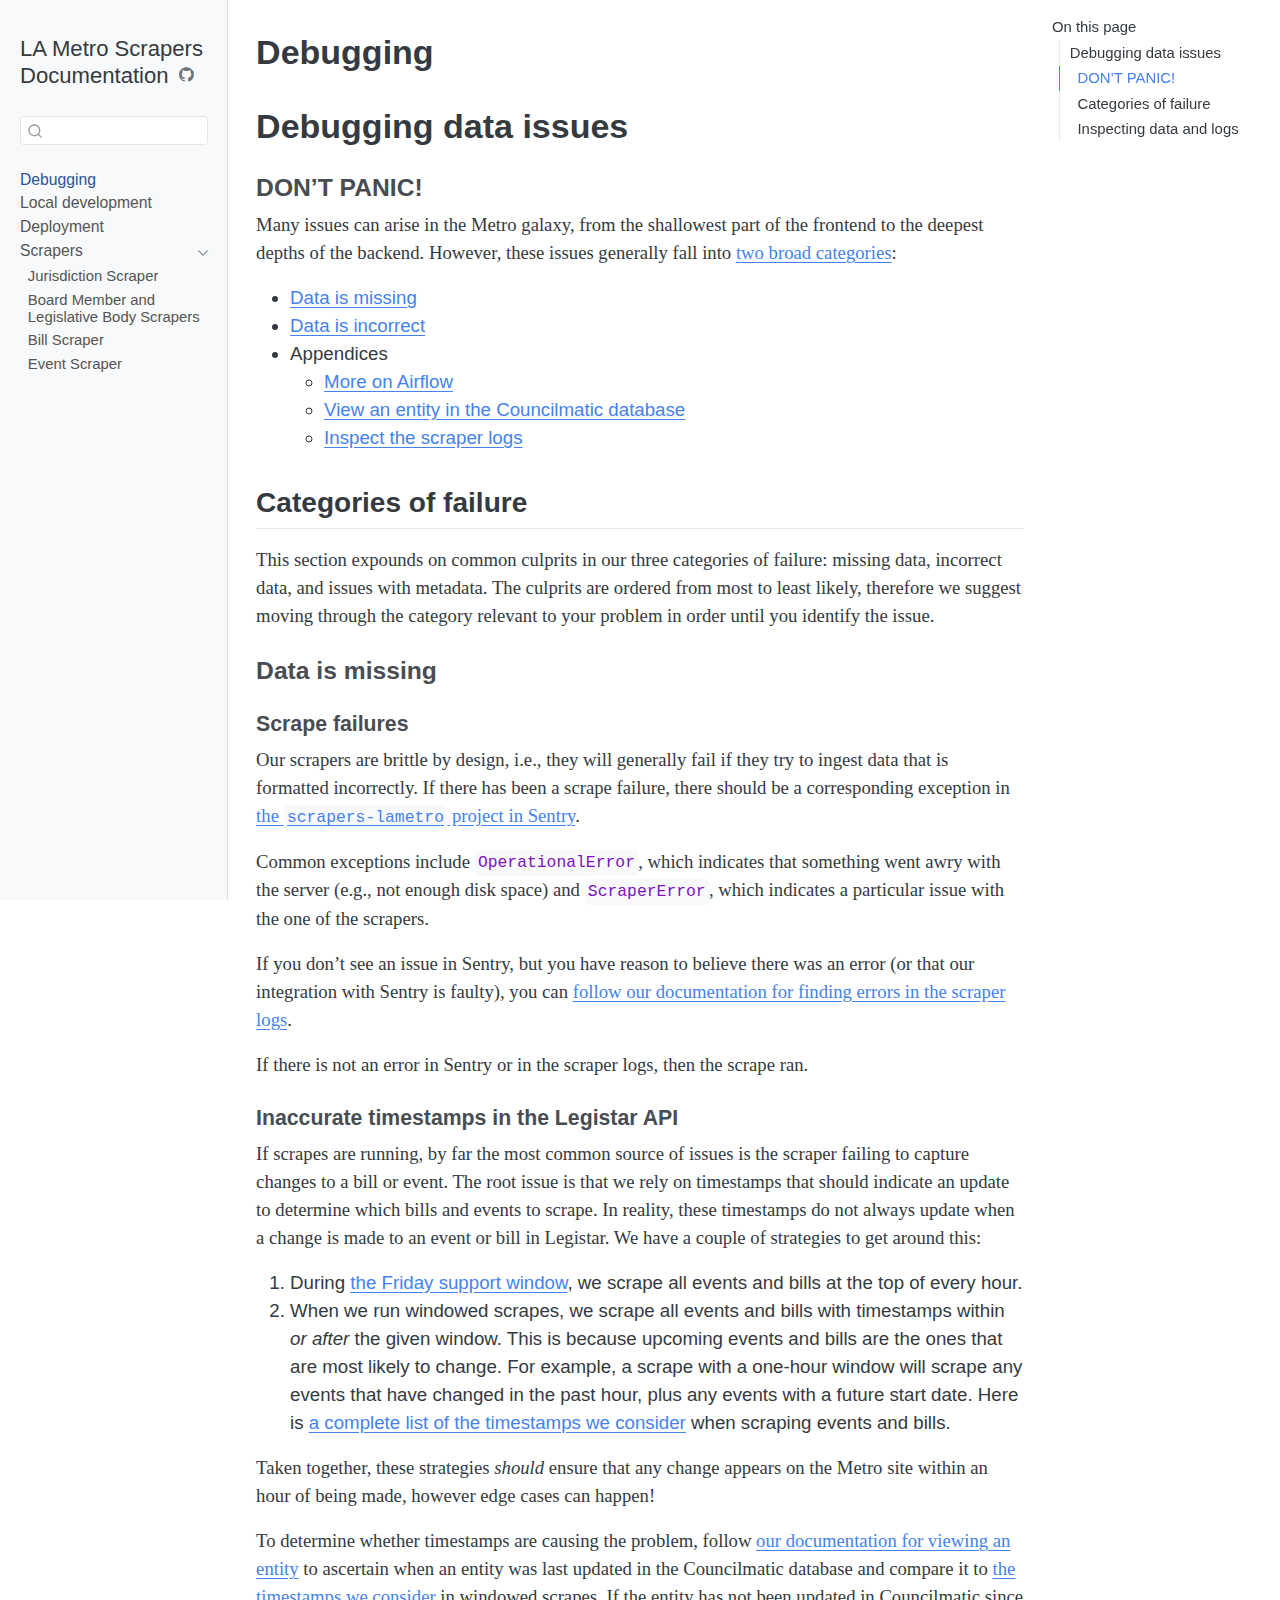
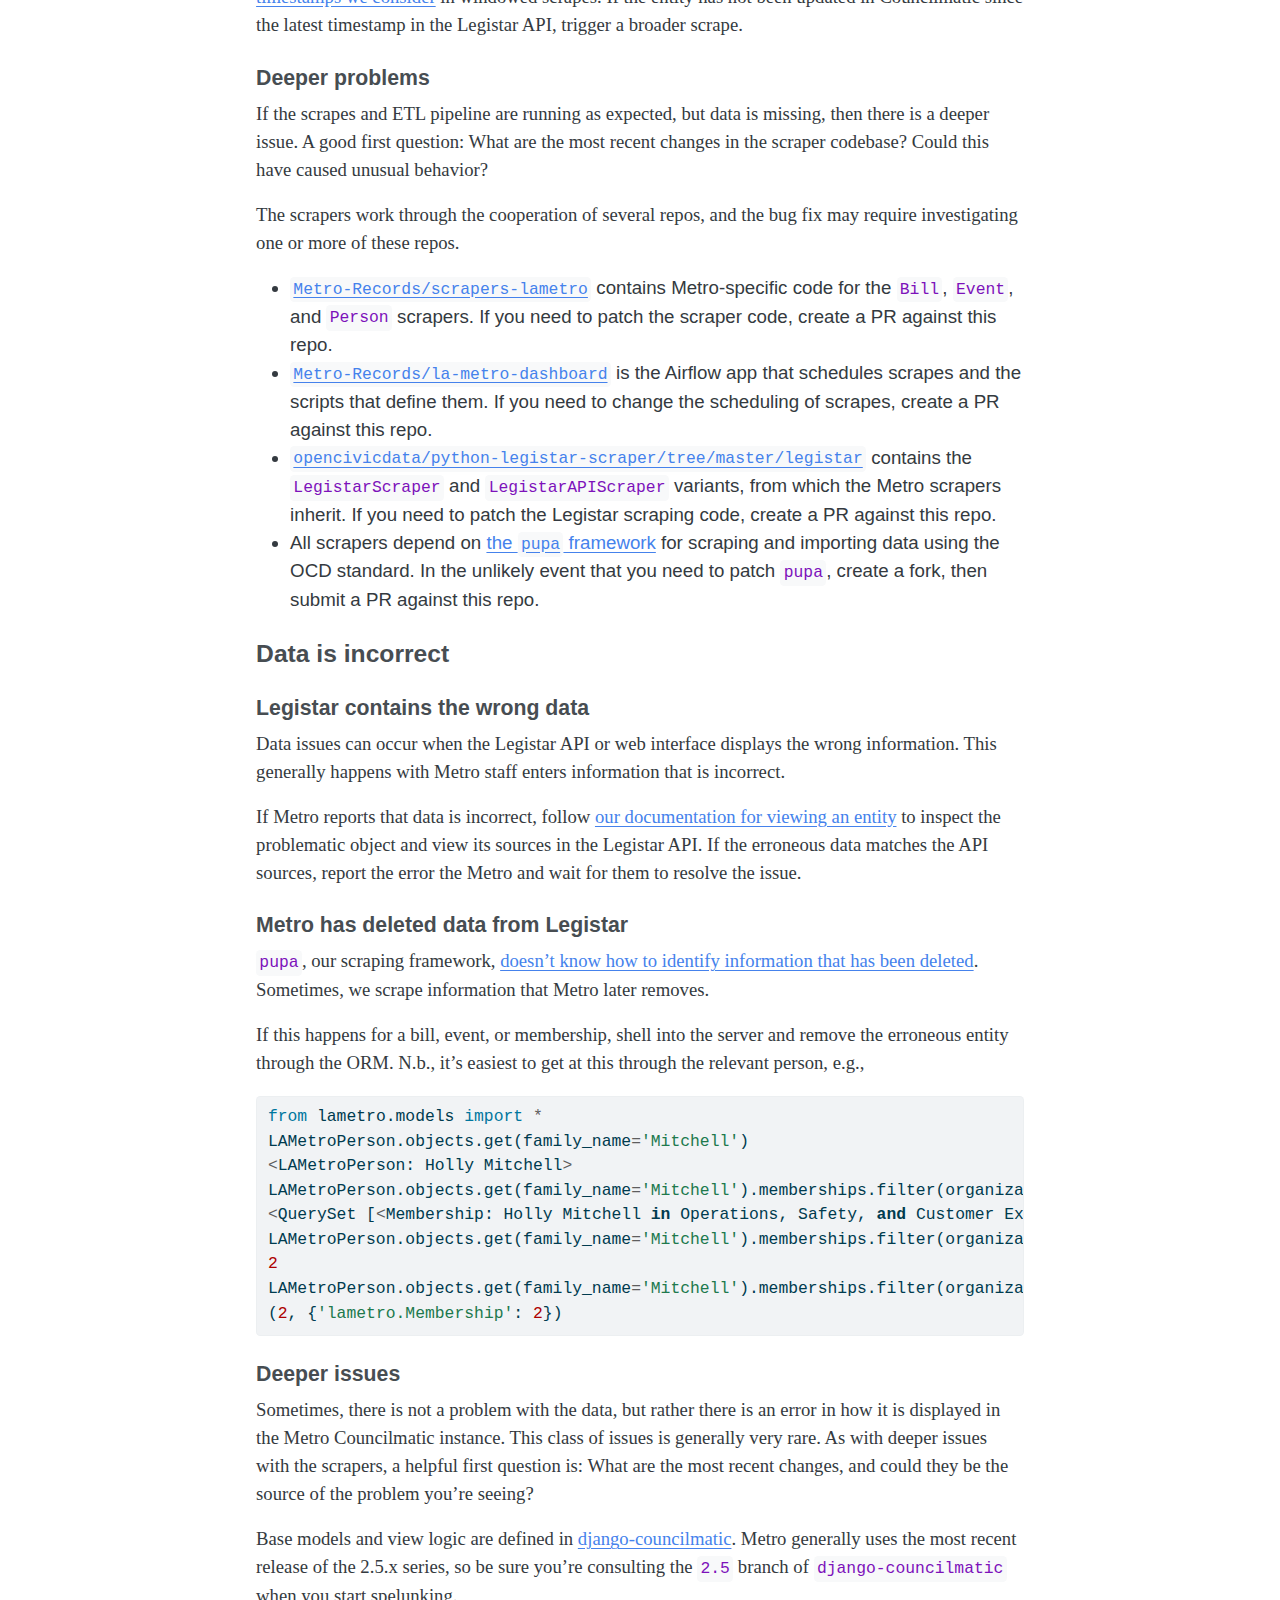
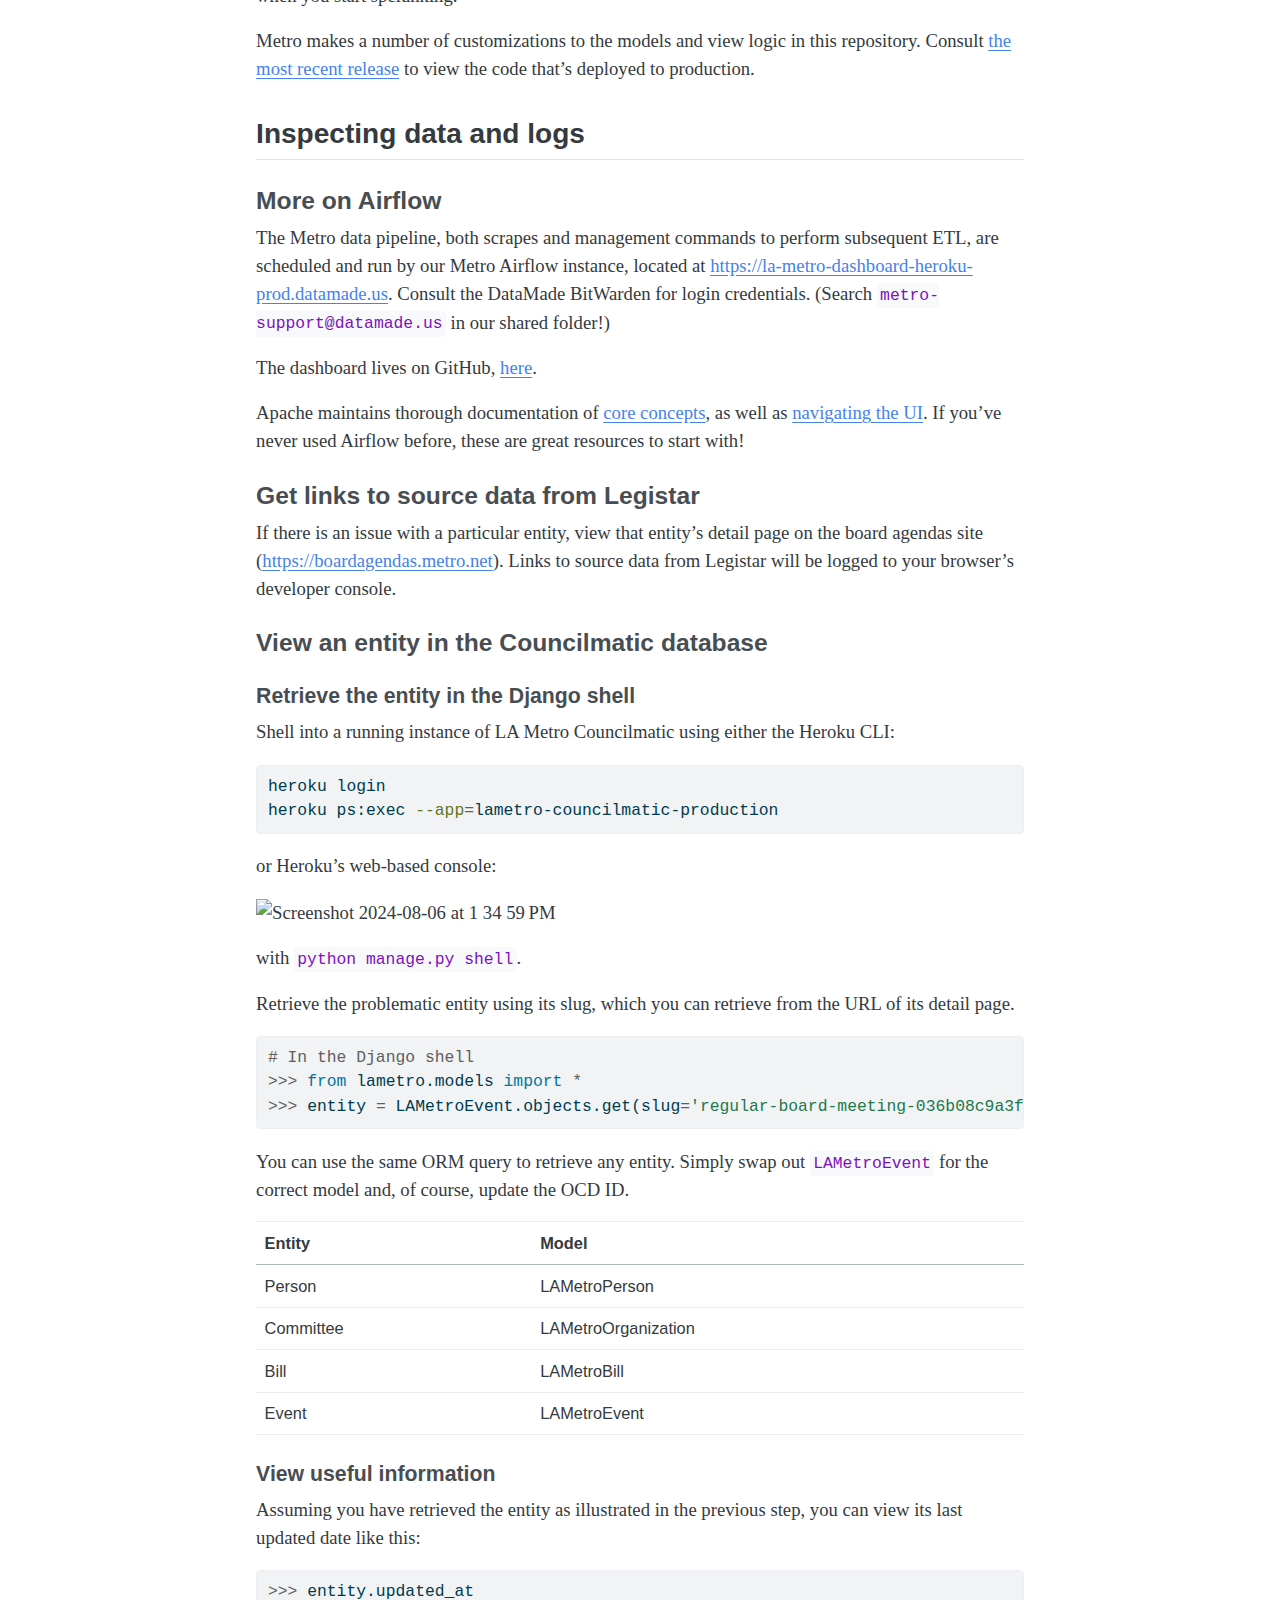
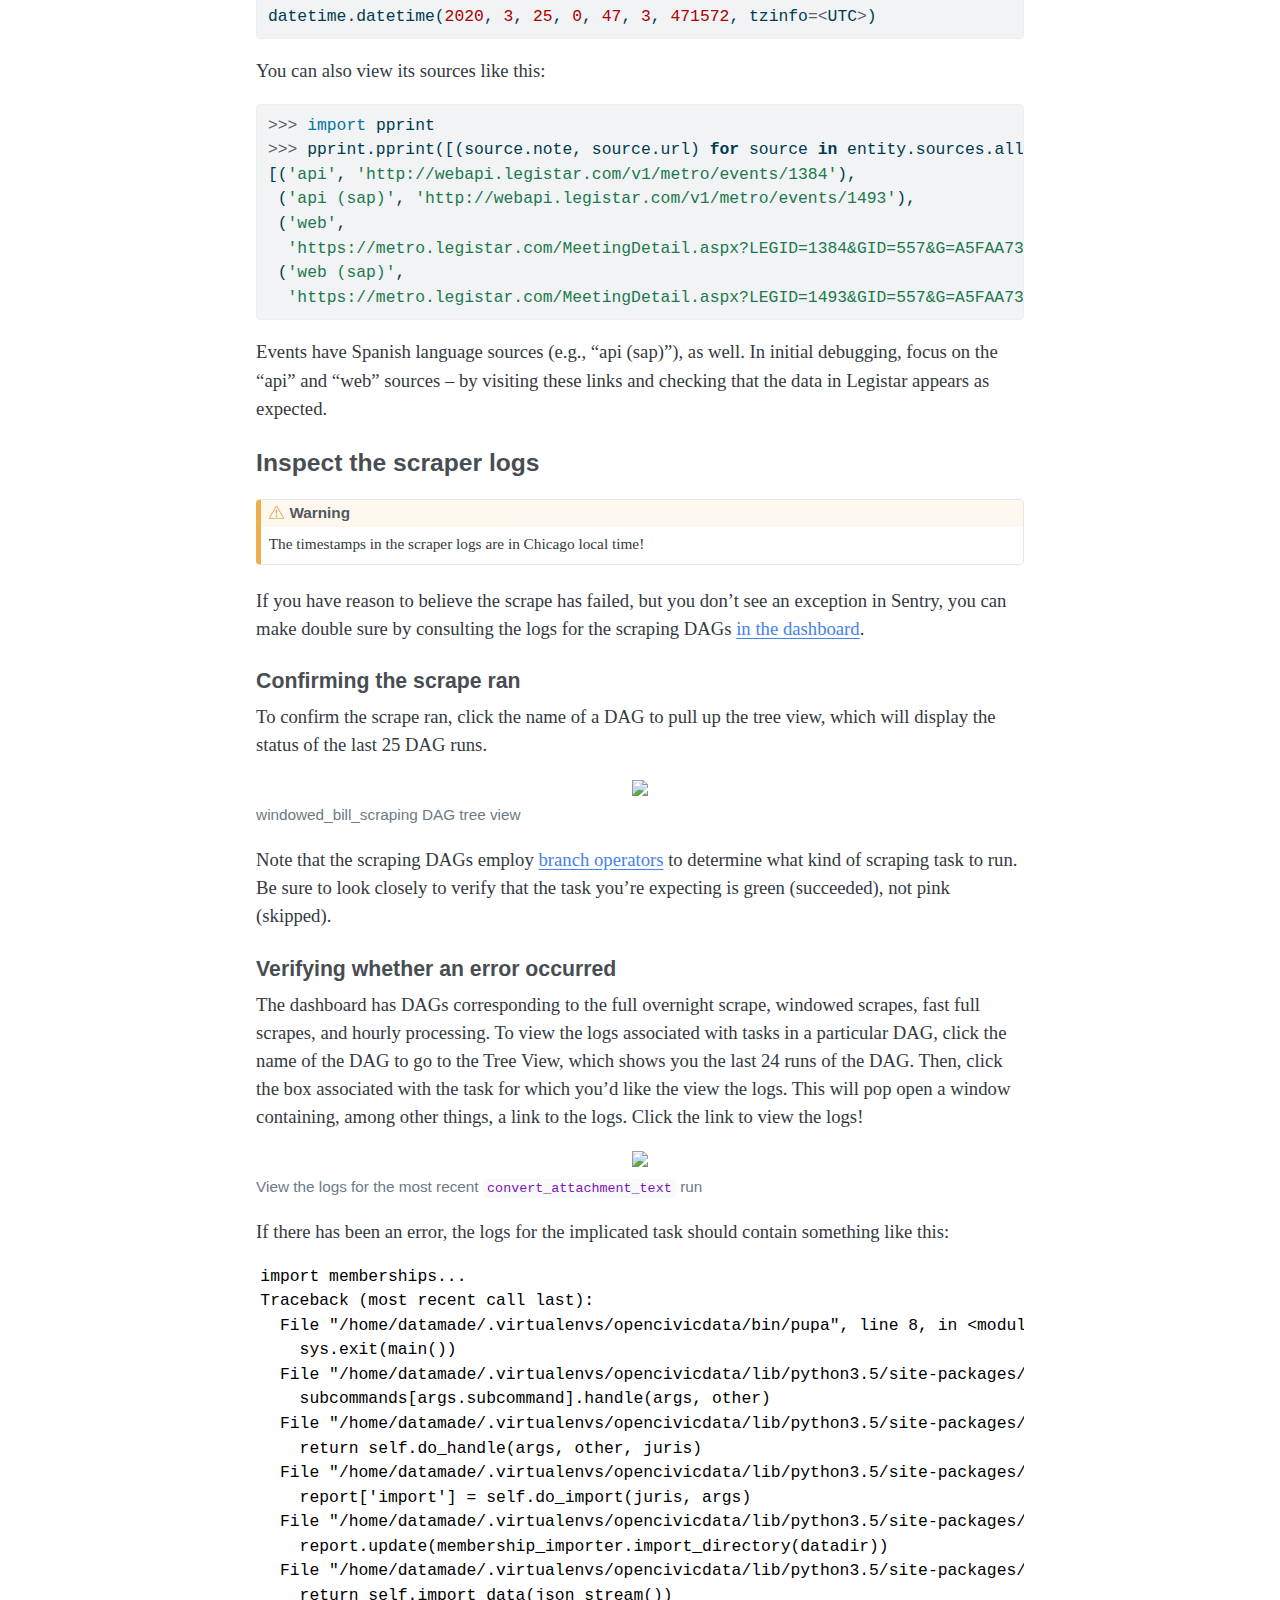
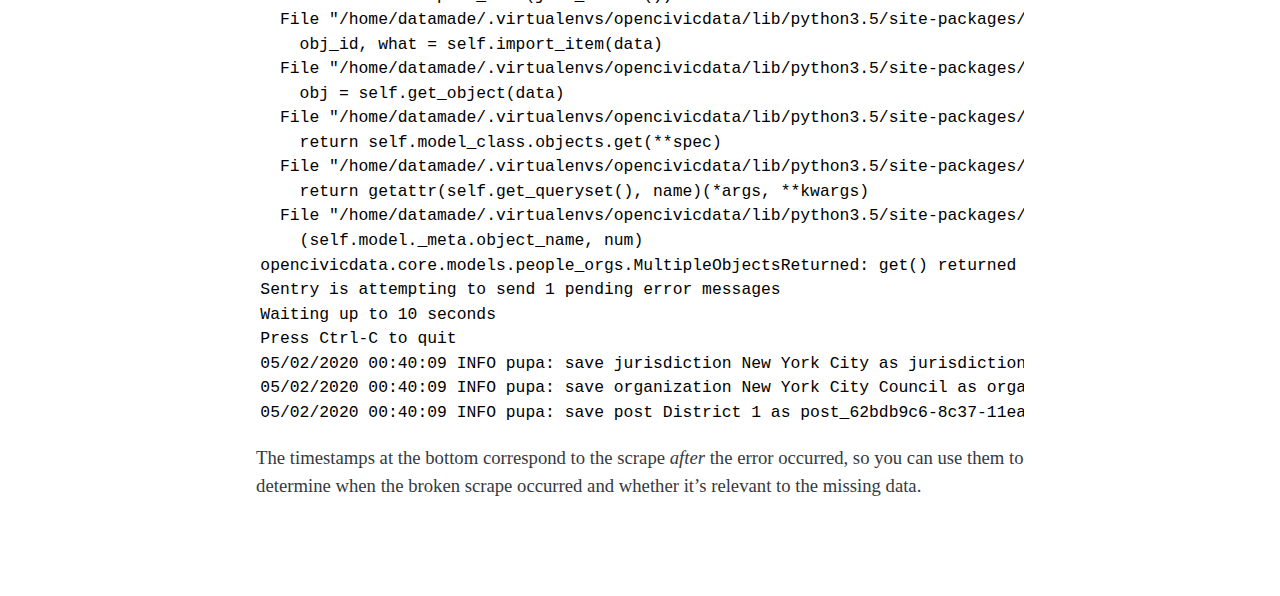
==== debugging.html @ 0d82e2c9 "Built site for gh-pages" ====
<!DOCTYPE html>
<html xmlns="http://www.w3.org/1999/xhtml" lang="en" xml:lang="en"><head>

<meta charset="utf-8">
<meta name="generator" content="quarto-1.5.54">

<meta name="viewport" content="width=device-width, initial-scale=1.0, user-scalable=yes">


<title>Debugging – LA Metro Scrapers Documentation</title>
<style>
code{white-space: pre-wrap;}
span.smallcaps{font-variant: small-caps;}
div.columns{display: flex; gap: min(4vw, 1.5em);}
div.column{flex: auto; overflow-x: auto;}
div.hanging-indent{margin-left: 1.5em; text-indent: -1.5em;}
ul.task-list{list-style: none;}
ul.task-list li input[type="checkbox"] {
  width: 0.8em;
  margin: 0 0.8em 0.2em -1em; /* quarto-specific, see https://github.com/quarto-dev/quarto-cli/issues/4556 */ 
  vertical-align: middle;
}
/* CSS for syntax highlighting */
pre > code.sourceCode { white-space: pre; position: relative; }
pre > code.sourceCode > span { line-height: 1.25; }
pre > code.sourceCode > span:empty { height: 1.2em; }
.sourceCode { overflow: visible; }
code.sourceCode > span { color: inherit; text-decoration: inherit; }
div.sourceCode { margin: 1em 0; }
pre.sourceCode { margin: 0; }
@media screen {
div.sourceCode { overflow: auto; }
}
@media print {
pre > code.sourceCode { white-space: pre-wrap; }
pre > code.sourceCode > span { display: inline-block; text-indent: -5em; padding-left: 5em; }
}
pre.numberSource code
  { counter-reset: source-line 0; }
pre.numberSource code > span
  { position: relative; left: -4em; counter-increment: source-line; }
pre.numberSource code > span > a:first-child::before
  { content: counter(source-line);
    position: relative; left: -1em; text-align: right; vertical-align: baseline;
    border: none; display: inline-block;
    -webkit-touch-callout: none; -webkit-user-select: none;
    -khtml-user-select: none; -moz-user-select: none;
    -ms-user-select: none; user-select: none;
    padding: 0 4px; width: 4em;
  }
pre.numberSource { margin-left: 3em;  padding-left: 4px; }
div.sourceCode
  {   }
@media screen {
pre > code.sourceCode > span > a:first-child::before { text-decoration: underline; }
}
</style>


<script src="site_libs/quarto-nav/quarto-nav.js"></script>
<script src="site_libs/quarto-nav/headroom.min.js"></script>
<script src="site_libs/clipboard/clipboard.min.js"></script>
<script src="site_libs/quarto-search/autocomplete.umd.js"></script>
<script src="site_libs/quarto-search/fuse.min.js"></script>
<script src="site_libs/quarto-search/quarto-search.js"></script>
<meta name="quarto:offset" content="./">
<script src="site_libs/quarto-html/quarto.js"></script>
<script src="site_libs/quarto-html/popper.min.js"></script>
<script src="site_libs/quarto-html/tippy.umd.min.js"></script>
<script src="site_libs/quarto-html/anchor.min.js"></script>
<link href="site_libs/quarto-html/tippy.css" rel="stylesheet">
<link href="site_libs/quarto-html/quarto-syntax-highlighting.css" rel="stylesheet" id="quarto-text-highlighting-styles">
<script src="site_libs/bootstrap/bootstrap.min.js"></script>
<link href="site_libs/bootstrap/bootstrap-icons.css" rel="stylesheet">
<link href="site_libs/bootstrap/bootstrap.min.css" rel="stylesheet" id="quarto-bootstrap" data-mode="light">
<script id="quarto-search-options" type="application/json">{
  "location": "sidebar",
  "copy-button": false,
  "collapse-after": 3,
  "panel-placement": "start",
  "type": "textbox",
  "limit": 50,
  "keyboard-shortcut": [
    "f",
    "/",
    "s"
  ],
  "show-item-context": false,
  "language": {
    "search-no-results-text": "No results",
    "search-matching-documents-text": "matching documents",
    "search-copy-link-title": "Copy link to search",
    "search-hide-matches-text": "Hide additional matches",
    "search-more-match-text": "more match in this document",
    "search-more-matches-text": "more matches in this document",
    "search-clear-button-title": "Clear",
    "search-text-placeholder": "",
    "search-detached-cancel-button-title": "Cancel",
    "search-submit-button-title": "Submit",
    "search-label": "Search"
  }
}</script>


<link rel="stylesheet" href="styles.css">
</head>

<body class="nav-sidebar docked">

<div id="quarto-search-results"></div>
  <header id="quarto-header" class="headroom fixed-top">
  <nav class="quarto-secondary-nav">
    <div class="container-fluid d-flex">
      <button type="button" class="quarto-btn-toggle btn" data-bs-toggle="collapse" role="button" data-bs-target=".quarto-sidebar-collapse-item" aria-controls="quarto-sidebar" aria-expanded="false" aria-label="Toggle sidebar navigation" onclick="if (window.quartoToggleHeadroom) { window.quartoToggleHeadroom(); }">
        <i class="bi bi-layout-text-sidebar-reverse"></i>
      </button>
        <nav class="quarto-page-breadcrumbs" aria-label="breadcrumb"><ol class="breadcrumb"><li class="breadcrumb-item"><a href="./debugging.html">Debugging</a></li></ol></nav>
        <a class="flex-grow-1" role="navigation" data-bs-toggle="collapse" data-bs-target=".quarto-sidebar-collapse-item" aria-controls="quarto-sidebar" aria-expanded="false" aria-label="Toggle sidebar navigation" onclick="if (window.quartoToggleHeadroom) { window.quartoToggleHeadroom(); }">      
        </a>
      <button type="button" class="btn quarto-search-button" aria-label="Search" onclick="window.quartoOpenSearch();">
        <i class="bi bi-search"></i>
      </button>
    </div>
  </nav>
</header>
<!-- content -->
<div id="quarto-content" class="quarto-container page-columns page-rows-contents page-layout-article">
<!-- sidebar -->
  <nav id="quarto-sidebar" class="sidebar collapse collapse-horizontal quarto-sidebar-collapse-item sidebar-navigation docked overflow-auto">
    <div class="pt-lg-2 mt-2 text-left sidebar-header">
    <div class="sidebar-title mb-0 py-0">
      <a href="./">LA Metro Scrapers Documentation</a> 
        <div class="sidebar-tools-main">
    <div class="dropdown">
      <a href="" title="" id="quarto-navigation-tool-dropdown-0" class="quarto-navigation-tool dropdown-toggle px-1" data-bs-toggle="dropdown" aria-expanded="false" role="link" aria-label=""><i class="bi bi-github"></i></a>
      <ul class="dropdown-menu" aria-labelledby="quarto-navigation-tool-dropdown-0">
          <li>
            <a class="dropdown-item sidebar-tools-main-item" href="https://github.com/Metro-Records/scrapers-lametro">
            Source Code
            </a>
          </li>
          <li>
            <a class="dropdown-item sidebar-tools-main-item" href="https://github.com/Metro-Records/scrapers-lametro/issues">
            Issue Tracker
            </a>
          </li>
          <li>
            <a class="dropdown-item sidebar-tools-main-item" href="https://github.com/opencivicdata/scrapers-us-municipal/issues?q=is%3Aissue+metro">
            Legacy Issue Tracker
            </a>
          </li>
      </ul>
    </div>
</div>
    </div>
      </div>
        <div class="mt-2 flex-shrink-0 align-items-center">
        <div class="sidebar-search">
        <div id="quarto-search" class="" title="Search"></div>
        </div>
        </div>
    <div class="sidebar-menu-container"> 
    <ul class="list-unstyled mt-1">
        <li class="sidebar-item">
  <div class="sidebar-item-container"> 
  <a href="./debugging.html" class="sidebar-item-text sidebar-link active">
 <span class="menu-text">Debugging</span></a>
  </div>
</li>
        <li class="sidebar-item">
  <div class="sidebar-item-container"> 
  <a href="./local-development.html" class="sidebar-item-text sidebar-link">
 <span class="menu-text">Local development</span></a>
  </div>
</li>
        <li class="sidebar-item">
  <div class="sidebar-item-container"> 
  <a href="./deployment.html" class="sidebar-item-text sidebar-link">
 <span class="menu-text">Deployment</span></a>
  </div>
</li>
        <li class="sidebar-item sidebar-item-section">
      <div class="sidebar-item-container"> 
            <a class="sidebar-item-text sidebar-link text-start" data-bs-toggle="collapse" data-bs-target="#quarto-sidebar-section-1" role="navigation" aria-expanded="true">
 <span class="menu-text">Scrapers</span></a>
          <a class="sidebar-item-toggle text-start" data-bs-toggle="collapse" data-bs-target="#quarto-sidebar-section-1" role="navigation" aria-expanded="true" aria-label="Toggle section">
            <i class="bi bi-chevron-right ms-2"></i>
          </a> 
      </div>
      <ul id="quarto-sidebar-section-1" class="collapse list-unstyled sidebar-section depth1 show">  
          <li class="sidebar-item">
  <div class="sidebar-item-container"> 
  <a href="./scrapers/jurisdiction.html" class="sidebar-item-text sidebar-link">
 <span class="menu-text">Jurisdiction Scraper</span></a>
  </div>
</li>
          <li class="sidebar-item">
  <div class="sidebar-item-container"> 
  <a href="./scrapers/people.html" class="sidebar-item-text sidebar-link">
 <span class="menu-text">Board Member and Legislative Body Scrapers</span></a>
  </div>
</li>
          <li class="sidebar-item">
  <div class="sidebar-item-container"> 
  <a href="./scrapers/bills.html" class="sidebar-item-text sidebar-link">
 <span class="menu-text">Bill Scraper</span></a>
  </div>
</li>
          <li class="sidebar-item">
  <div class="sidebar-item-container"> 
  <a href="./scrapers/events.html" class="sidebar-item-text sidebar-link">
 <span class="menu-text">Event Scraper</span></a>
  </div>
</li>
      </ul>
  </li>
    </ul>
    </div>
</nav>
<div id="quarto-sidebar-glass" class="quarto-sidebar-collapse-item" data-bs-toggle="collapse" data-bs-target=".quarto-sidebar-collapse-item"></div>
<!-- margin-sidebar -->
    <div id="quarto-margin-sidebar" class="sidebar margin-sidebar">
        <nav id="TOC" role="doc-toc" class="toc-active">
    <h2 id="toc-title">On this page</h2>
   
  <ul>
  <li><a href="#debugging-data-issues" id="toc-debugging-data-issues" class="nav-link active" data-scroll-target="#debugging-data-issues">Debugging data issues</a>
  <ul class="collapse">
  <li><a href="#dont-panic" id="toc-dont-panic" class="nav-link" data-scroll-target="#dont-panic">DON’T PANIC!</a></li>
  <li><a href="#categories-of-failure" id="toc-categories-of-failure" class="nav-link" data-scroll-target="#categories-of-failure">Categories of failure</a>
  <ul class="collapse">
  <li><a href="#data-is-missing" id="toc-data-is-missing" class="nav-link" data-scroll-target="#data-is-missing">Data is missing</a></li>
  <li><a href="#data-is-incorrect" id="toc-data-is-incorrect" class="nav-link" data-scroll-target="#data-is-incorrect">Data is incorrect</a></li>
  </ul></li>
  <li><a href="#inspecting-data-and-logs" id="toc-inspecting-data-and-logs" class="nav-link" data-scroll-target="#inspecting-data-and-logs">Inspecting data and logs</a>
  <ul class="collapse">
  <li><a href="#more-on-airflow" id="toc-more-on-airflow" class="nav-link" data-scroll-target="#more-on-airflow">More on Airflow</a></li>
  <li><a href="#get-links-to-source-data-from-legistar" id="toc-get-links-to-source-data-from-legistar" class="nav-link" data-scroll-target="#get-links-to-source-data-from-legistar">Get links to source data from Legistar</a></li>
  <li><a href="#view-an-entity-in-the-councilmatic-database" id="toc-view-an-entity-in-the-councilmatic-database" class="nav-link" data-scroll-target="#view-an-entity-in-the-councilmatic-database">View an entity in the Councilmatic database</a></li>
  <li><a href="#inspect-the-scraper-logs" id="toc-inspect-the-scraper-logs" class="nav-link" data-scroll-target="#inspect-the-scraper-logs">Inspect the scraper logs</a></li>
  </ul></li>
  </ul></li>
  </ul>
</nav>
    </div>
<!-- main -->
<main class="content" id="quarto-document-content">

<header id="title-block-header" class="quarto-title-block default">
<div class="quarto-title">
<h1 class="title">Debugging</h1>
</div>



<div class="quarto-title-meta">

    
  
    
  </div>
  


</header>


<section id="debugging-data-issues" class="level1">
<h1>Debugging data issues</h1>
<section id="dont-panic" class="level3">
<h3 class="anchored" data-anchor-id="dont-panic">DON’T PANIC!</h3>
<p>Many issues can arise in the Metro galaxy, from the shallowest part of the frontend to the deepest depths of the backend. However, these issues generally fall into <a href="#categories-of-failure">two broad categories</a>:</p>
<ul>
<li><a href="#data-is-missing">Data is missing</a></li>
<li><a href="#data-is-incorrect">Data is incorrect</a></li>
<li>Appendices
<ul>
<li><a href="#more-on-airflow">More on Airflow</a></li>
<li><a href="#view-an-entity-in-the-councilmatic-database">View an entity in the Councilmatic database</a></li>
<li><a href="#inspect-the-scraper-logs">Inspect the scraper logs</a></li>
</ul></li>
</ul>
</section>
<section id="categories-of-failure" class="level2">
<h2 class="anchored" data-anchor-id="categories-of-failure">Categories of failure</h2>
<p>This section expounds on common culprits in our three categories of failure: missing data, incorrect data, and issues with metadata. The culprits are ordered from most to least likely, therefore we suggest moving through the category relevant to your problem in order until you identify the issue.</p>
<section id="data-is-missing" class="level3">
<h3 class="anchored" data-anchor-id="data-is-missing">Data is missing</h3>
<section id="scrape-failures" class="level4">
<h4 class="anchored" data-anchor-id="scrape-failures">Scrape failures</h4>
<p>Our scrapers are brittle by design, i.e., they will generally fail if they try to ingest data that is formatted incorrectly. If there has been a scrape failure, there should be a corresponding exception in <a href="https://datamade.sentry.io/projects/scrapers-lametro/?project=4504447849201664">the <code>scrapers-lametro</code> project in Sentry</a>.</p>
<p>Common exceptions include <code>OperationalError</code>, which indicates that something went awry with the server (e.g., not enough disk space) and <code>ScraperError</code>, which indicates a particular issue with the one of the scrapers.</p>
<p>If you don’t see an issue in Sentry, but you have reason to believe there was an error (or that our integration with Sentry is faulty), you can <a href="#inspect-the-scraper-logs">follow our documentation for finding errors in the scraper logs</a>.</p>
<p>If there is not an error in Sentry or in the scraper logs, then the scrape ran.</p>
</section>
<section id="inaccurate-timestamps-in-the-legistar-api" class="level4">
<h4 class="anchored" data-anchor-id="inaccurate-timestamps-in-the-legistar-api">Inaccurate timestamps in the Legistar API</h4>
<p>If scrapes are running, by far the most common source of issues is the scraper failing to capture changes to a bill or event. The root issue is that we rely on timestamps that should indicate an update to determine which bills and events to scrape. In reality, these timestamps do not always update when a change is made to an event or bill in Legistar. We have a couple of strategies to get around this:</p>
<ol type="1">
<li>During <a href="https://github.com/datamade/la-metro-dashboard/blob/ac416e5e03f6a97fb9b0c6112093c679cefb0d1c/dags/constants.py#L41-L59">the Friday support window</a>, we scrape all events and bills at the top of every hour.</li>
<li>When we run windowed scrapes, we scrape all events and bills with timestamps within <em>or after</em> the given window. This is because upcoming events and bills are the ones that are most likely to change. For example, a scrape with a one-hour window will scrape any events that have changed in the past hour, plus any events with a future start date. Here is <a href="https://docs.google.com/document/d/1LjZ61g4s-eiP-aWo4GVoOv27SF7iZ8npLV6Gg9b_BsI/edit?usp=sharing">a complete list of the timestamps we consider</a> when scraping events and bills.</li>
</ol>
<p>Taken together, these strategies <em>should</em> ensure that any change appears on the Metro site within an hour of being made, however edge cases can happen!</p>
<p>To determine whether timestamps are causing the problem, follow <a href="#view-an-entity-in-the-councilmatic-database">our documentation for viewing an entity</a> to ascertain when an entity was last updated in the Councilmatic database and compare it to <a href="https://docs.google.com/document/d/1LjZ61g4s-eiP-aWo4GVoOv27SF7iZ8npLV6Gg9b_BsI/edit?usp=sharing">the timestamps we consider</a> in windowed scrapes. If the entity has not been updated in Councilmatic since the latest timestamp in the Legistar API, trigger a broader scrape.</p>
</section>
<section id="deeper-problems" class="level4">
<h4 class="anchored" data-anchor-id="deeper-problems">Deeper problems</h4>
<p>If the scrapes and ETL pipeline are running as expected, but data is missing, then there is a deeper issue. A good first question: What are the most recent changes in the scraper codebase? Could this have caused unusual behavior?</p>
<p>The scrapers work through the cooperation of several repos, and the bug fix may require investigating one or more of these repos.</p>
<ul>
<li><a href="https://github.com/Metro-Records/scrapers-lametro"><code>Metro-Records/scrapers-lametro</code></a> contains Metro-specific code for the <code>Bill</code>, <code>Event</code>, and <code>Person</code> scrapers. If you need to patch the scraper code, create a PR against this repo.</li>
<li><a href="https://github.com/Metro-Records/la-metro-dashboard"><code>Metro-Records/la-metro-dashboard</code></a> is the Airflow app that schedules scrapes and the scripts that define them. If you need to change the scheduling of scrapes, create a PR against this repo.</li>
<li><a href="https://github.com/opencivicdata/python-legistar-scraper/tree/master/legistar"><code>opencivicdata/python-legistar-scraper/tree/master/legistar</code></a> contains the <code>LegistarScraper</code> and <code>LegistarAPIScraper</code> variants, from which the Metro scrapers inherit. If you need to patch the Legistar scraping code, create a PR against this repo.</li>
<li>All scrapers depend on <a href="https://github.com/opencivicdata/pupa">the <code>pupa</code> framework</a> for scraping and importing data using the OCD standard. In the unlikely event that you need to patch <code>pupa</code>, create a fork, then submit a PR against this repo.</li>
</ul>
</section>
</section>
<section id="data-is-incorrect" class="level3">
<h3 class="anchored" data-anchor-id="data-is-incorrect">Data is incorrect</h3>
<section id="legistar-contains-the-wrong-data" class="level4">
<h4 class="anchored" data-anchor-id="legistar-contains-the-wrong-data">Legistar contains the wrong data</h4>
<p>Data issues can occur when the Legistar API or web interface displays the wrong information. This generally happens with Metro staff enters information that is incorrect.</p>
<p>If Metro reports that data is incorrect, follow <a href="#view-an-entity-in-the-councilmatic-database">our documentation for viewing an entity</a> to inspect the problematic object and view its sources in the Legistar API. If the erroneous data matches the API sources, report the error the Metro and wait for them to resolve the issue.</p>
</section>
<section id="metro-has-deleted-data-from-legistar" class="level4">
<h4 class="anchored" data-anchor-id="metro-has-deleted-data-from-legistar">Metro has deleted data from Legistar</h4>
<p><code>pupa</code>, our scraping framework, <a href="https://github.com/opencivicdata/pupa/issues/295">doesn’t know how to identify information that has been deleted</a>. Sometimes, we scrape information that Metro later removes.</p>
<p>If this happens for a bill, event, or membership, shell into the server and remove the erroneous entity through the ORM. N.b., it’s easiest to get at this through the relevant person, e.g.,</p>
<div class="sourceCode" id="cb1"><pre class="sourceCode python code-with-copy"><code class="sourceCode python"><span id="cb1-1"><a href="#cb1-1" aria-hidden="true" tabindex="-1"></a><span class="im">from</span> lametro.models <span class="im">import</span> <span class="op">*</span></span>
<span id="cb1-2"><a href="#cb1-2" aria-hidden="true" tabindex="-1"></a>LAMetroPerson.objects.get(family_name<span class="op">=</span><span class="st">'Mitchell'</span>)</span>
<span id="cb1-3"><a href="#cb1-3" aria-hidden="true" tabindex="-1"></a><span class="op">&lt;</span>LAMetroPerson: Holly Mitchell<span class="op">&gt;</span></span>
<span id="cb1-4"><a href="#cb1-4" aria-hidden="true" tabindex="-1"></a>LAMetroPerson.objects.get(family_name<span class="op">=</span><span class="st">'Mitchell'</span>).memberships.<span class="bu">filter</span>(organization__name__endswith<span class="op">=</span><span class="st">'Committee'</span>)</span>
<span id="cb1-5"><a href="#cb1-5" aria-hidden="true" tabindex="-1"></a><span class="op">&lt;</span>QuerySet [<span class="op">&lt;</span>Membership: Holly Mitchell <span class="kw">in</span> Operations, Safety, <span class="kw">and</span> Customer Experience Committee (Member)<span class="op">&gt;</span>, <span class="op">&lt;</span>Membership: Holly Mitchell <span class="kw">in</span> Finance, Budget <span class="kw">and</span> Audit Committee (Member)<span class="op">&gt;</span>]<span class="op">&gt;</span></span>
<span id="cb1-6"><a href="#cb1-6" aria-hidden="true" tabindex="-1"></a>LAMetroPerson.objects.get(family_name<span class="op">=</span><span class="st">'Mitchell'</span>).memberships.<span class="bu">filter</span>(organization__name__endswith<span class="op">=</span><span class="st">'Committee'</span>).count()</span>
<span id="cb1-7"><a href="#cb1-7" aria-hidden="true" tabindex="-1"></a><span class="dv">2</span></span>
<span id="cb1-8"><a href="#cb1-8" aria-hidden="true" tabindex="-1"></a>LAMetroPerson.objects.get(family_name<span class="op">=</span><span class="st">'Mitchell'</span>).memberships.<span class="bu">filter</span>(organization__name__endswith<span class="op">=</span><span class="st">'Committee'</span>).delete()</span>
<span id="cb1-9"><a href="#cb1-9" aria-hidden="true" tabindex="-1"></a>(<span class="dv">2</span>, {<span class="st">'lametro.Membership'</span>: <span class="dv">2</span>})</span></code><button title="Copy to Clipboard" class="code-copy-button"><i class="bi"></i></button></pre></div>
</section>
<section id="deeper-issues" class="level4">
<h4 class="anchored" data-anchor-id="deeper-issues">Deeper issues</h4>
<p>Sometimes, there is not a problem with the data, but rather there is an error in how it is displayed in the Metro Councilmatic instance. This class of issues is generally very rare. As with deeper issues with the scrapers, a helpful first question is: What are the most recent changes, and could they be the source of the problem you’re seeing?</p>
<p>Base models and view logic are defined in <a href="https://github.com/datamade/django-councilmatic/tree/2.5">django-councilmatic</a>. Metro generally uses the most recent release of the 2.5.x series, so be sure you’re consulting the <code>2.5</code> branch of <code>django-councilmatic</code> when you start spelunking.</p>
<p>Metro makes a number of customizations to the models and view logic in this repository. Consult <a href="https://github.com/datamade/la-metro-councilmatic/releases">the most recent release</a> to view the code that’s deployed to production.</p>
</section>
</section>
</section>
<section id="inspecting-data-and-logs" class="level2">
<h2 class="anchored" data-anchor-id="inspecting-data-and-logs">Inspecting data and logs</h2>
<section id="more-on-airflow" class="level3">
<h3 class="anchored" data-anchor-id="more-on-airflow">More on Airflow</h3>
<p>The Metro data pipeline, both scrapes and management commands to perform subsequent ETL, are scheduled and run by our Metro Airflow instance, located at <a href="https://la-metro-dashboard-heroku-prod.datamade.us">https://la-metro-dashboard-heroku-prod.datamade.us</a>. Consult the DataMade BitWarden for login credentials. (Search <code>metro-support@datamade.us</code> in our shared folder!)</p>
<p>The dashboard lives on GitHub, <a href="https://github.com/Metro-Records/la-metro-dashboard">here</a>.</p>
<p>Apache maintains thorough documentation of <a href="http://airflow.apache.org/docs/stable/concepts.html">core concepts</a>, as well as <a href="http://airflow.apache.org/docs/stable/ui.html">navigating the UI</a>. If you’ve never used Airflow before, these are great resources to start with!</p>
</section>
<section id="get-links-to-source-data-from-legistar" class="level3">
<h3 class="anchored" data-anchor-id="get-links-to-source-data-from-legistar">Get links to source data from Legistar</h3>
<p>If there is an issue with a particular entity, view that entity’s detail page on the board agendas site (<a href="https://boardagendas.metro.net">https://boardagendas.metro.net</a>). Links to source data from Legistar will be logged to your browser’s developer console.</p>
</section>
<section id="view-an-entity-in-the-councilmatic-database" class="level3">
<h3 class="anchored" data-anchor-id="view-an-entity-in-the-councilmatic-database">View an entity in the Councilmatic database</h3>
<section id="retrieve-the-entity-in-the-django-shell" class="level4">
<h4 class="anchored" data-anchor-id="retrieve-the-entity-in-the-django-shell">Retrieve the entity in the Django shell</h4>
<p>Shell into a running instance of LA Metro Councilmatic using either the Heroku CLI:</p>
<div class="sourceCode" id="cb2"><pre class="sourceCode bash code-with-copy"><code class="sourceCode bash"><span id="cb2-1"><a href="#cb2-1" aria-hidden="true" tabindex="-1"></a><span class="ex">heroku</span> login</span>
<span id="cb2-2"><a href="#cb2-2" aria-hidden="true" tabindex="-1"></a><span class="ex">heroku</span> ps:exec <span class="at">--app</span><span class="op">=</span>lametro-councilmatic-production</span></code><button title="Copy to Clipboard" class="code-copy-button"><i class="bi"></i></button></pre></div>
<p>or Heroku’s web-based console:</p>
<p><img width="717" alt="Screenshot 2024-08-06 at 1 34 59 PM" src="https://github.com/user-attachments/assets/5ba3ff96-0b26-4447-9683-5d59521ec9b7"></p>
<p>with <code>python manage.py shell</code>.</p>
<p>Retrieve the problematic entity using its slug, which you can retrieve from the URL of its detail page.</p>
<div class="sourceCode" id="cb3"><pre class="sourceCode python code-with-copy"><code class="sourceCode python"><span id="cb3-1"><a href="#cb3-1" aria-hidden="true" tabindex="-1"></a><span class="co"># In the Django shell</span></span>
<span id="cb3-2"><a href="#cb3-2" aria-hidden="true" tabindex="-1"></a><span class="op">&gt;&gt;&gt;</span> <span class="im">from</span> lametro.models <span class="im">import</span> <span class="op">*</span></span>
<span id="cb3-3"><a href="#cb3-3" aria-hidden="true" tabindex="-1"></a><span class="op">&gt;&gt;&gt;</span> entity <span class="op">=</span> LAMetroEvent.objects.get(slug<span class="op">=</span><span class="st">'regular-board-meeting-036b08c9a3f3'</span>)</span></code><button title="Copy to Clipboard" class="code-copy-button"><i class="bi"></i></button></pre></div>
<p>You can use the same ORM query to retrieve any entity. Simply swap out <code>LAMetroEvent</code> for the correct model and, of course, update the OCD ID.</p>
<table class="caption-top table">
<thead>
<tr class="header">
<th>Entity</th>
<th>Model</th>
</tr>
</thead>
<tbody>
<tr class="odd">
<td>Person</td>
<td>LAMetroPerson</td>
</tr>
<tr class="even">
<td>Committee</td>
<td>LAMetroOrganization</td>
</tr>
<tr class="odd">
<td>Bill</td>
<td>LAMetroBill</td>
</tr>
<tr class="even">
<td>Event</td>
<td>LAMetroEvent</td>
</tr>
</tbody>
</table>
</section>
<section id="view-useful-information" class="level4">
<h4 class="anchored" data-anchor-id="view-useful-information">View useful information</h4>
<p>Assuming you have retrieved the entity as illustrated in the previous step, you can view its last updated date like this:</p>
<div class="sourceCode" id="cb4"><pre class="sourceCode python code-with-copy"><code class="sourceCode python"><span id="cb4-1"><a href="#cb4-1" aria-hidden="true" tabindex="-1"></a><span class="op">&gt;&gt;&gt;</span> entity.updated_at</span>
<span id="cb4-2"><a href="#cb4-2" aria-hidden="true" tabindex="-1"></a>datetime.datetime(<span class="dv">2020</span>, <span class="dv">3</span>, <span class="dv">25</span>, <span class="dv">0</span>, <span class="dv">47</span>, <span class="dv">3</span>, <span class="dv">471572</span>, tzinfo<span class="op">=&lt;</span>UTC<span class="op">&gt;</span>)</span></code><button title="Copy to Clipboard" class="code-copy-button"><i class="bi"></i></button></pre></div>
<p>You can also view its sources like this:</p>
<div class="sourceCode" id="cb5"><pre class="sourceCode python code-with-copy"><code class="sourceCode python"><span id="cb5-1"><a href="#cb5-1" aria-hidden="true" tabindex="-1"></a><span class="op">&gt;&gt;&gt;</span> <span class="im">import</span> pprint</span>
<span id="cb5-2"><a href="#cb5-2" aria-hidden="true" tabindex="-1"></a><span class="op">&gt;&gt;&gt;</span> pprint.pprint([(source.note, source.url) <span class="cf">for</span> source <span class="kw">in</span> entity.sources.<span class="bu">all</span>()])</span>
<span id="cb5-3"><a href="#cb5-3" aria-hidden="true" tabindex="-1"></a>[(<span class="st">'api'</span>, <span class="st">'http://webapi.legistar.com/v1/metro/events/1384'</span>),</span>
<span id="cb5-4"><a href="#cb5-4" aria-hidden="true" tabindex="-1"></a> (<span class="st">'api (sap)'</span>, <span class="st">'http://webapi.legistar.com/v1/metro/events/1493'</span>),</span>
<span id="cb5-5"><a href="#cb5-5" aria-hidden="true" tabindex="-1"></a> (<span class="st">'web'</span>,</span>
<span id="cb5-6"><a href="#cb5-6" aria-hidden="true" tabindex="-1"></a>  <span class="st">'https://metro.legistar.com/MeetingDetail.aspx?LEGID=1384&amp;GID=557&amp;G=A5FAA737-A54D-4A6C-B1E8-FF70F765FA94'</span>),</span>
<span id="cb5-7"><a href="#cb5-7" aria-hidden="true" tabindex="-1"></a> (<span class="st">'web (sap)'</span>,</span>
<span id="cb5-8"><a href="#cb5-8" aria-hidden="true" tabindex="-1"></a>  <span class="st">'https://metro.legistar.com/MeetingDetail.aspx?LEGID=1493&amp;GID=557&amp;G=A5FAA737-A54D-4A6C-B1E8-FF70F765FA94'</span>)]</span></code><button title="Copy to Clipboard" class="code-copy-button"><i class="bi"></i></button></pre></div>
<p>Events have Spanish language sources (e.g., “api (sap)”), as well. In initial debugging, focus on the “api” and “web” sources – by visiting these links and checking that the data in Legistar appears as expected.</p>
</section>
</section>
<section id="inspect-the-scraper-logs" class="level3">
<h3 class="anchored" data-anchor-id="inspect-the-scraper-logs">Inspect the scraper logs</h3>
<div class="callout callout-style-default callout-warning callout-titled">
<div class="callout-header d-flex align-content-center">
<div class="callout-icon-container">
<i class="callout-icon"></i>
</div>
<div class="callout-title-container flex-fill">
Warning
</div>
</div>
<div class="callout-body-container callout-body">
<p>The timestamps in the scraper logs are in Chicago local time!</p>
</div>
</div>
<p>If you have reason to believe the scrape has failed, but you don’t see an exception in Sentry, you can make double sure by consulting the logs for the scraping DAGs <a href="https://la-metro-dashboard-heroku-prod.datamade.us">in the dashboard</a>.</p>
<section id="confirming-the-scrape-ran" class="level4">
<h4 class="anchored" data-anchor-id="confirming-the-scrape-ran">Confirming the scrape ran</h4>
<p>To confirm the scrape ran, click the name of a DAG to pull up the tree view, which will display the status of the last 25 DAG runs.</p>
<div class="quarto-figure quarto-figure-center">
<figure class="figure">
<p><img src="https://i.imgur.com/9NDdEpy.png" class="img-fluid figure-img"></p>
<figcaption>windowed_bill_scraping DAG tree view</figcaption>
</figure>
</div>
<p>Note that the scraping DAGs employ <a href="https://airflow.apache.org/docs/stable/concepts.html?highlight=branch#branching">branch operators</a> to determine what kind of scraping task to run. Be sure to look closely to verify that the task you’re expecting is green (succeeded), not pink (skipped).</p>
</section>
<section id="verifying-whether-an-error-occurred" class="level4">
<h4 class="anchored" data-anchor-id="verifying-whether-an-error-occurred">Verifying whether an error occurred</h4>
<p>The dashboard has DAGs corresponding to the full overnight scrape, windowed scrapes, fast full scrapes, and hourly processing. To view the logs associated with tasks in a particular DAG, click the name of the DAG to go to the Tree View, which shows you the last 24 runs of the DAG. Then, click the box associated with the task for which you’d like the view the logs. This will pop open a window containing, among other things, a link to the logs. Click the link to view the logs!</p>
<div class="quarto-figure quarto-figure-center">
<figure class="figure">
<p><img src="https://i.imgur.com/MSTc4O0.gif" class="img-fluid figure-img"></p>
<figcaption>View the logs for the most recent <code>convert_attachment_text</code> run</figcaption>
</figure>
</div>
<p>If there has been an error, the logs for the implicated task should contain something like this:</p>
<pre><code>import memberships...
Traceback (most recent call last):
  File "/home/datamade/.virtualenvs/opencivicdata/bin/pupa", line 8, in &lt;module&gt;
    sys.exit(main())
  File "/home/datamade/.virtualenvs/opencivicdata/lib/python3.5/site-packages/pupa/cli/__main__.py", line 68, in main
    subcommands[args.subcommand].handle(args, other)
  File "/home/datamade/.virtualenvs/opencivicdata/lib/python3.5/site-packages/pupa/cli/commands/update.py", line 278, in handle
    return self.do_handle(args, other, juris)
  File "/home/datamade/.virtualenvs/opencivicdata/lib/python3.5/site-packages/pupa/cli/commands/update.py", line 329, in do_handle
    report['import'] = self.do_import(juris, args)
  File "/home/datamade/.virtualenvs/opencivicdata/lib/python3.5/site-packages/pupa/cli/commands/update.py", line 216, in do_import
    report.update(membership_importer.import_directory(datadir))
  File "/home/datamade/.virtualenvs/opencivicdata/lib/python3.5/site-packages/pupa/importers/base.py", line 197, in import_directory
    return self.import_data(json_stream())
  File "/home/datamade/.virtualenvs/opencivicdata/lib/python3.5/site-packages/pupa/importers/base.py", line 234, in import_data
    obj_id, what = self.import_item(data)
  File "/home/datamade/.virtualenvs/opencivicdata/lib/python3.5/site-packages/pupa/importers/base.py", line 258, in import_item
    obj = self.get_object(data)
  File "/home/datamade/.virtualenvs/opencivicdata/lib/python3.5/site-packages/pupa/importers/memberships.py", line 36, in get_object
    return self.model_class.objects.get(**spec)
  File "/home/datamade/.virtualenvs/opencivicdata/lib/python3.5/site-packages/django/db/models/manager.py", line 82, in manager_method
    return getattr(self.get_queryset(), name)(*args, **kwargs)
  File "/home/datamade/.virtualenvs/opencivicdata/lib/python3.5/site-packages/django/db/models/query.py", line 412, in get
    (self.model._meta.object_name, num)
opencivicdata.core.models.people_orgs.MultipleObjectsReturned: get() returned more than one Membership -- it returned 2!
Sentry is attempting to send 1 pending error messages
Waiting up to 10 seconds
Press Ctrl-C to quit
05/02/2020 00:40:09 INFO pupa: save jurisdiction New York City as jurisdiction_ocd-jurisdiction-country:us-state:ny-place:new_york-government.json
05/02/2020 00:40:09 INFO pupa: save organization New York City Council as organization_62bd3c8a-8c37-11ea-b678-122a3d729da3.json
05/02/2020 00:40:09 INFO pupa: save post District 1 as post_62bdb9c6-8c37-11ea-b678-122a3d729da3.json</code></pre>
<p>The timestamps at the bottom correspond to the scrape <em>after</em> the error occurred, so you can use them to determine when the broken scrape occurred and whether it’s relevant to the missing data.</p>


</section>
</section>
</section>
</section>

</main> <!-- /main -->
<script id="quarto-html-after-body" type="application/javascript">
window.document.addEventListener("DOMContentLoaded", function (event) {
  const toggleBodyColorMode = (bsSheetEl) => {
    const mode = bsSheetEl.getAttribute("data-mode");
    const bodyEl = window.document.querySelector("body");
    if (mode === "dark") {
      bodyEl.classList.add("quarto-dark");
      bodyEl.classList.remove("quarto-light");
    } else {
      bodyEl.classList.add("quarto-light");
      bodyEl.classList.remove("quarto-dark");
    }
  }
  const toggleBodyColorPrimary = () => {
    const bsSheetEl = window.document.querySelector("link#quarto-bootstrap");
    if (bsSheetEl) {
      toggleBodyColorMode(bsSheetEl);
    }
  }
  toggleBodyColorPrimary();  
  const icon = "";
  const anchorJS = new window.AnchorJS();
  anchorJS.options = {
    placement: 'right',
    icon: icon
  };
  anchorJS.add('.anchored');
  const isCodeAnnotation = (el) => {
    for (const clz of el.classList) {
      if (clz.startsWith('code-annotation-')) {                     
        return true;
      }
    }
    return false;
  }
  const onCopySuccess = function(e) {
    // button target
    const button = e.trigger;
    // don't keep focus
    button.blur();
    // flash "checked"
    button.classList.add('code-copy-button-checked');
    var currentTitle = button.getAttribute("title");
    button.setAttribute("title", "Copied!");
    let tooltip;
    if (window.bootstrap) {
      button.setAttribute("data-bs-toggle", "tooltip");
      button.setAttribute("data-bs-placement", "left");
      button.setAttribute("data-bs-title", "Copied!");
      tooltip = new bootstrap.Tooltip(button, 
        { trigger: "manual", 
          customClass: "code-copy-button-tooltip",
          offset: [0, -8]});
      tooltip.show();    
    }
    setTimeout(function() {
      if (tooltip) {
        tooltip.hide();
        button.removeAttribute("data-bs-title");
        button.removeAttribute("data-bs-toggle");
        button.removeAttribute("data-bs-placement");
      }
      button.setAttribute("title", currentTitle);
      button.classList.remove('code-copy-button-checked');
    }, 1000);
    // clear code selection
    e.clearSelection();
  }
  const getTextToCopy = function(trigger) {
      const codeEl = trigger.previousElementSibling.cloneNode(true);
      for (const childEl of codeEl.children) {
        if (isCodeAnnotation(childEl)) {
          childEl.remove();
        }
      }
      return codeEl.innerText;
  }
  const clipboard = new window.ClipboardJS('.code-copy-button:not([data-in-quarto-modal])', {
    text: getTextToCopy
  });
  clipboard.on('success', onCopySuccess);
  if (window.document.getElementById('quarto-embedded-source-code-modal')) {
    // For code content inside modals, clipBoardJS needs to be initialized with a container option
    // TODO: Check when it could be a function (https://github.com/zenorocha/clipboard.js/issues/860)
    const clipboardModal = new window.ClipboardJS('.code-copy-button[data-in-quarto-modal]', {
      text: getTextToCopy,
      container: window.document.getElementById('quarto-embedded-source-code-modal')
    });
    clipboardModal.on('success', onCopySuccess);
  }
    var localhostRegex = new RegExp(/^(?:http|https):\/\/localhost\:?[0-9]*\//);
    var mailtoRegex = new RegExp(/^mailto:/);
      var filterRegex = new RegExp("https:\/\/Metro-Records\.github\.io\/scrapers-lametro\/");
    var isInternal = (href) => {
        return filterRegex.test(href) || localhostRegex.test(href) || mailtoRegex.test(href);
    }
    // Inspect non-navigation links and adorn them if external
 	var links = window.document.querySelectorAll('a[href]:not(.nav-link):not(.navbar-brand):not(.toc-action):not(.sidebar-link):not(.sidebar-item-toggle):not(.pagination-link):not(.no-external):not([aria-hidden]):not(.dropdown-item):not(.quarto-navigation-tool):not(.about-link)');
    for (var i=0; i<links.length; i++) {
      const link = links[i];
      if (!isInternal(link.href)) {
        // undo the damage that might have been done by quarto-nav.js in the case of
        // links that we want to consider external
        if (link.dataset.originalHref !== undefined) {
          link.href = link.dataset.originalHref;
        }
      }
    }
  function tippyHover(el, contentFn, onTriggerFn, onUntriggerFn) {
    const config = {
      allowHTML: true,
      maxWidth: 500,
      delay: 100,
      arrow: false,
      appendTo: function(el) {
          return el.parentElement;
      },
      interactive: true,
      interactiveBorder: 10,
      theme: 'quarto',
      placement: 'bottom-start',
    };
    if (contentFn) {
      config.content = contentFn;
    }
    if (onTriggerFn) {
      config.onTrigger = onTriggerFn;
    }
    if (onUntriggerFn) {
      config.onUntrigger = onUntriggerFn;
    }
    window.tippy(el, config); 
  }
  const noterefs = window.document.querySelectorAll('a[role="doc-noteref"]');
  for (var i=0; i<noterefs.length; i++) {
    const ref = noterefs[i];
    tippyHover(ref, function() {
      // use id or data attribute instead here
      let href = ref.getAttribute('data-footnote-href') || ref.getAttribute('href');
      try { href = new URL(href).hash; } catch {}
      const id = href.replace(/^#\/?/, "");
      const note = window.document.getElementById(id);
      if (note) {
        return note.innerHTML;
      } else {
        return "";
      }
    });
  }
  const xrefs = window.document.querySelectorAll('a.quarto-xref');
  const processXRef = (id, note) => {
    // Strip column container classes
    const stripColumnClz = (el) => {
      el.classList.remove("page-full", "page-columns");
      if (el.children) {
        for (const child of el.children) {
          stripColumnClz(child);
        }
      }
    }
    stripColumnClz(note)
    if (id === null || id.startsWith('sec-')) {
      // Special case sections, only their first couple elements
      const container = document.createElement("div");
      if (note.children && note.children.length > 2) {
        container.appendChild(note.children[0].cloneNode(true));
        for (let i = 1; i < note.children.length; i++) {
          const child = note.children[i];
          if (child.tagName === "P" && child.innerText === "") {
            continue;
          } else {
            container.appendChild(child.cloneNode(true));
            break;
          }
        }
        if (window.Quarto?.typesetMath) {
          window.Quarto.typesetMath(container);
        }
        return container.innerHTML
      } else {
        if (window.Quarto?.typesetMath) {
          window.Quarto.typesetMath(note);
        }
        return note.innerHTML;
      }
    } else {
      // Remove any anchor links if they are present
      const anchorLink = note.querySelector('a.anchorjs-link');
      if (anchorLink) {
        anchorLink.remove();
      }
      if (window.Quarto?.typesetMath) {
        window.Quarto.typesetMath(note);
      }
      // TODO in 1.5, we should make sure this works without a callout special case
      if (note.classList.contains("callout")) {
        return note.outerHTML;
      } else {
        return note.innerHTML;
      }
    }
  }
  for (var i=0; i<xrefs.length; i++) {
    const xref = xrefs[i];
    tippyHover(xref, undefined, function(instance) {
      instance.disable();
      let url = xref.getAttribute('href');
      let hash = undefined; 
      if (url.startsWith('#')) {
        hash = url;
      } else {
        try { hash = new URL(url).hash; } catch {}
      }
      if (hash) {
        const id = hash.replace(/^#\/?/, "");
        const note = window.document.getElementById(id);
        if (note !== null) {
          try {
            const html = processXRef(id, note.cloneNode(true));
            instance.setContent(html);
          } finally {
            instance.enable();
            instance.show();
          }
        } else {
          // See if we can fetch this
          fetch(url.split('#')[0])
          .then(res => res.text())
          .then(html => {
            const parser = new DOMParser();
            const htmlDoc = parser.parseFromString(html, "text/html");
            const note = htmlDoc.getElementById(id);
            if (note !== null) {
              const html = processXRef(id, note);
              instance.setContent(html);
            } 
          }).finally(() => {
            instance.enable();
            instance.show();
          });
        }
      } else {
        // See if we can fetch a full url (with no hash to target)
        // This is a special case and we should probably do some content thinning / targeting
        fetch(url)
        .then(res => res.text())
        .then(html => {
          const parser = new DOMParser();
          const htmlDoc = parser.parseFromString(html, "text/html");
          const note = htmlDoc.querySelector('main.content');
          if (note !== null) {
            // This should only happen for chapter cross references
            // (since there is no id in the URL)
            // remove the first header
            if (note.children.length > 0 && note.children[0].tagName === "HEADER") {
              note.children[0].remove();
            }
            const html = processXRef(null, note);
            instance.setContent(html);
          } 
        }).finally(() => {
          instance.enable();
          instance.show();
        });
      }
    }, function(instance) {
    });
  }
      let selectedAnnoteEl;
      const selectorForAnnotation = ( cell, annotation) => {
        let cellAttr = 'data-code-cell="' + cell + '"';
        let lineAttr = 'data-code-annotation="' +  annotation + '"';
        const selector = 'span[' + cellAttr + '][' + lineAttr + ']';
        return selector;
      }
      const selectCodeLines = (annoteEl) => {
        const doc = window.document;
        const targetCell = annoteEl.getAttribute("data-target-cell");
        const targetAnnotation = annoteEl.getAttribute("data-target-annotation");
        const annoteSpan = window.document.querySelector(selectorForAnnotation(targetCell, targetAnnotation));
        const lines = annoteSpan.getAttribute("data-code-lines").split(",");
        const lineIds = lines.map((line) => {
          return targetCell + "-" + line;
        })
        let top = null;
        let height = null;
        let parent = null;
        if (lineIds.length > 0) {
            //compute the position of the single el (top and bottom and make a div)
            const el = window.document.getElementById(lineIds[0]);
            top = el.offsetTop;
            height = el.offsetHeight;
            parent = el.parentElement.parentElement;
          if (lineIds.length > 1) {
            const lastEl = window.document.getElementById(lineIds[lineIds.length - 1]);
            const bottom = lastEl.offsetTop + lastEl.offsetHeight;
            height = bottom - top;
          }
          if (top !== null && height !== null && parent !== null) {
            // cook up a div (if necessary) and position it 
            let div = window.document.getElementById("code-annotation-line-highlight");
            if (div === null) {
              div = window.document.createElement("div");
              div.setAttribute("id", "code-annotation-line-highlight");
              div.style.position = 'absolute';
              parent.appendChild(div);
            }
            div.style.top = top - 2 + "px";
            div.style.height = height + 4 + "px";
            div.style.left = 0;
            let gutterDiv = window.document.getElementById("code-annotation-line-highlight-gutter");
            if (gutterDiv === null) {
              gutterDiv = window.document.createElement("div");
              gutterDiv.setAttribute("id", "code-annotation-line-highlight-gutter");
              gutterDiv.style.position = 'absolute';
              const codeCell = window.document.getElementById(targetCell);
              const gutter = codeCell.querySelector('.code-annotation-gutter');
              gutter.appendChild(gutterDiv);
            }
            gutterDiv.style.top = top - 2 + "px";
            gutterDiv.style.height = height + 4 + "px";
          }
          selectedAnnoteEl = annoteEl;
        }
      };
      const unselectCodeLines = () => {
        const elementsIds = ["code-annotation-line-highlight", "code-annotation-line-highlight-gutter"];
        elementsIds.forEach((elId) => {
          const div = window.document.getElementById(elId);
          if (div) {
            div.remove();
          }
        });
        selectedAnnoteEl = undefined;
      };
        // Handle positioning of the toggle
    window.addEventListener(
      "resize",
      throttle(() => {
        elRect = undefined;
        if (selectedAnnoteEl) {
          selectCodeLines(selectedAnnoteEl);
        }
      }, 10)
    );
    function throttle(fn, ms) {
    let throttle = false;
    let timer;
      return (...args) => {
        if(!throttle) { // first call gets through
            fn.apply(this, args);
            throttle = true;
        } else { // all the others get throttled
            if(timer) clearTimeout(timer); // cancel #2
            timer = setTimeout(() => {
              fn.apply(this, args);
              timer = throttle = false;
            }, ms);
        }
      };
    }
      // Attach click handler to the DT
      const annoteDls = window.document.querySelectorAll('dt[data-target-cell]');
      for (const annoteDlNode of annoteDls) {
        annoteDlNode.addEventListener('click', (event) => {
          const clickedEl = event.target;
          if (clickedEl !== selectedAnnoteEl) {
            unselectCodeLines();
            const activeEl = window.document.querySelector('dt[data-target-cell].code-annotation-active');
            if (activeEl) {
              activeEl.classList.remove('code-annotation-active');
            }
            selectCodeLines(clickedEl);
            clickedEl.classList.add('code-annotation-active');
          } else {
            // Unselect the line
            unselectCodeLines();
            clickedEl.classList.remove('code-annotation-active');
          }
        });
      }
  const findCites = (el) => {
    const parentEl = el.parentElement;
    if (parentEl) {
      const cites = parentEl.dataset.cites;
      if (cites) {
        return {
          el,
          cites: cites.split(' ')
        };
      } else {
        return findCites(el.parentElement)
      }
    } else {
      return undefined;
    }
  };
  var bibliorefs = window.document.querySelectorAll('a[role="doc-biblioref"]');
  for (var i=0; i<bibliorefs.length; i++) {
    const ref = bibliorefs[i];
    const citeInfo = findCites(ref);
    if (citeInfo) {
      tippyHover(citeInfo.el, function() {
        var popup = window.document.createElement('div');
        citeInfo.cites.forEach(function(cite) {
          var citeDiv = window.document.createElement('div');
          citeDiv.classList.add('hanging-indent');
          citeDiv.classList.add('csl-entry');
          var biblioDiv = window.document.getElementById('ref-' + cite);
          if (biblioDiv) {
            citeDiv.innerHTML = biblioDiv.innerHTML;
          }
          popup.appendChild(citeDiv);
        });
        return popup.innerHTML;
      });
    }
  }
});
</script>
</div> <!-- /content -->




</body></html>
---- site_libs/quarto-html/tippy.css ----
.tippy-box[data-animation=fade][data-state=hidden]{opacity:0}[data-tippy-root]{max-width:calc(100vw - 10px)}.tippy-box{position:relative;background-color:#333;color:#fff;border-radius:4px;font-size:14px;line-height:1.4;white-space:normal;outline:0;transition-property:transform,visibility,opacity}.tippy-box[data-placement^=top]>.tippy-arrow{bottom:0}.tippy-box[data-placement^=top]>.tippy-arrow:before{bottom:-7px;left:0;border-width:8px 8px 0;border-top-color:initial;transform-origin:center top}.tippy-box[data-placement^=bottom]>.tippy-arrow{top:0}.tippy-box[data-placement^=bottom]>.tippy-arrow:before{top:-7px;left:0;border-width:0 8px 8px;border-bottom-color:initial;transform-origin:center bottom}.tippy-box[data-placement^=left]>.tippy-arrow{right:0}.tippy-box[data-placement^=left]>.tippy-arrow:before{border-width:8px 0 8px 8px;border-left-color:initial;right:-7px;transform-origin:center left}.tippy-box[data-placement^=right]>.tippy-arrow{left:0}.tippy-box[data-placement^=right]>.tippy-arrow:before{left:-7px;border-width:8px 8px 8px 0;border-right-color:initial;transform-origin:center right}.tippy-box[data-inertia][data-state=visible]{transition-timing-function:cubic-bezier(.54,1.5,.38,1.11)}.tippy-arrow{width:16px;height:16px;color:#333}.tippy-arrow:before{content:"";position:absolute;border-color:transparent;border-style:solid}.tippy-content{position:relative;padding:5px 9px;z-index:1}
---- site_libs/quarto-html/quarto-syntax-highlighting.css ----
/* quarto syntax highlight colors */
:root {
  --quarto-hl-ot-color: #003B4F;
  --quarto-hl-at-color: #657422;
  --quarto-hl-ss-color: #20794D;
  --quarto-hl-an-color: #5E5E5E;
  --quarto-hl-fu-color: #4758AB;
  --quarto-hl-st-color: #20794D;
  --quarto-hl-cf-color: #003B4F;
  --quarto-hl-op-color: #5E5E5E;
  --quarto-hl-er-color: #AD0000;
  --quarto-hl-bn-color: #AD0000;
  --quarto-hl-al-color: #AD0000;
  --quarto-hl-va-color: #111111;
  --quarto-hl-bu-color: inherit;
  --quarto-hl-ex-color: inherit;
  --quarto-hl-pp-color: #AD0000;
  --quarto-hl-in-color: #5E5E5E;
  --quarto-hl-vs-color: #20794D;
  --quarto-hl-wa-color: #5E5E5E;
  --quarto-hl-do-color: #5E5E5E;
  --quarto-hl-im-color: #00769E;
  --quarto-hl-ch-color: #20794D;
  --quarto-hl-dt-color: #AD0000;
  --quarto-hl-fl-color: #AD0000;
  --quarto-hl-co-color: #5E5E5E;
  --quarto-hl-cv-color: #5E5E5E;
  --quarto-hl-cn-color: #8f5902;
  --quarto-hl-sc-color: #5E5E5E;
  --quarto-hl-dv-color: #AD0000;
  --quarto-hl-kw-color: #003B4F;
}

/* other quarto variables */
:root {
  --quarto-font-monospace: SFMono-Regular, Menlo, Monaco, Consolas, "Liberation Mono", "Courier New", monospace;
}

pre > code.sourceCode > span {
  color: #003B4F;
}

code span {
  color: #003B4F;
}

code.sourceCode > span {
  color: #003B4F;
}

div.sourceCode,
div.sourceCode pre.sourceCode {
  color: #003B4F;
}

code span.ot {
  color: #003B4F;
  font-style: inherit;
}

code span.at {
  color: #657422;
  font-style: inherit;
}

code span.ss {
  color: #20794D;
  font-style: inherit;
}

code span.an {
  color: #5E5E5E;
  font-style: inherit;
}

code span.fu {
  color: #4758AB;
  font-style: inherit;
}

code span.st {
  color: #20794D;
  font-style: inherit;
}

code span.cf {
  color: #003B4F;
  font-weight: bold;
  font-style: inherit;
}

code span.op {
  color: #5E5E5E;
  font-style: inherit;
}

code span.er {
  color: #AD0000;
  font-style: inherit;
}

code span.bn {
  color: #AD0000;
  font-style: inherit;
}

code span.al {
  color: #AD0000;
  font-style: inherit;
}

code span.va {
  color: #111111;
  font-style: inherit;
}

code span.bu {
  font-style: inherit;
}

code span.ex {
  font-style: inherit;
}

code span.pp {
  color: #AD0000;
  font-style: inherit;
}

code span.in {
  color: #5E5E5E;
  font-style: inherit;
}

code span.vs {
  color: #20794D;
  font-style: inherit;
}

code span.wa {
  color: #5E5E5E;
  font-style: italic;
}

code span.do {
  color: #5E5E5E;
  font-style: italic;
}

code span.im {
  color: #00769E;
  font-style: inherit;
}

code span.ch {
  color: #20794D;
  font-style: inherit;
}

code span.dt {
  color: #AD0000;
  font-style: inherit;
}

code span.fl {
  color: #AD0000;
  font-style: inherit;
}

code span.co {
  color: #5E5E5E;
  font-style: inherit;
}

code span.cv {
  color: #5E5E5E;
  font-style: italic;
}

code span.cn {
  color: #8f5902;
  font-style: inherit;
}

code span.sc {
  color: #5E5E5E;
  font-style: inherit;
}

code span.dv {
  color: #AD0000;
  font-style: inherit;
}

code span.kw {
  color: #003B4F;
  font-weight: bold;
  font-style: inherit;
}

.prevent-inlining {
  content: "</";
}

/*# sourceMappingURL=debc5d5d77c3f9108843748ff7464032.css.map */
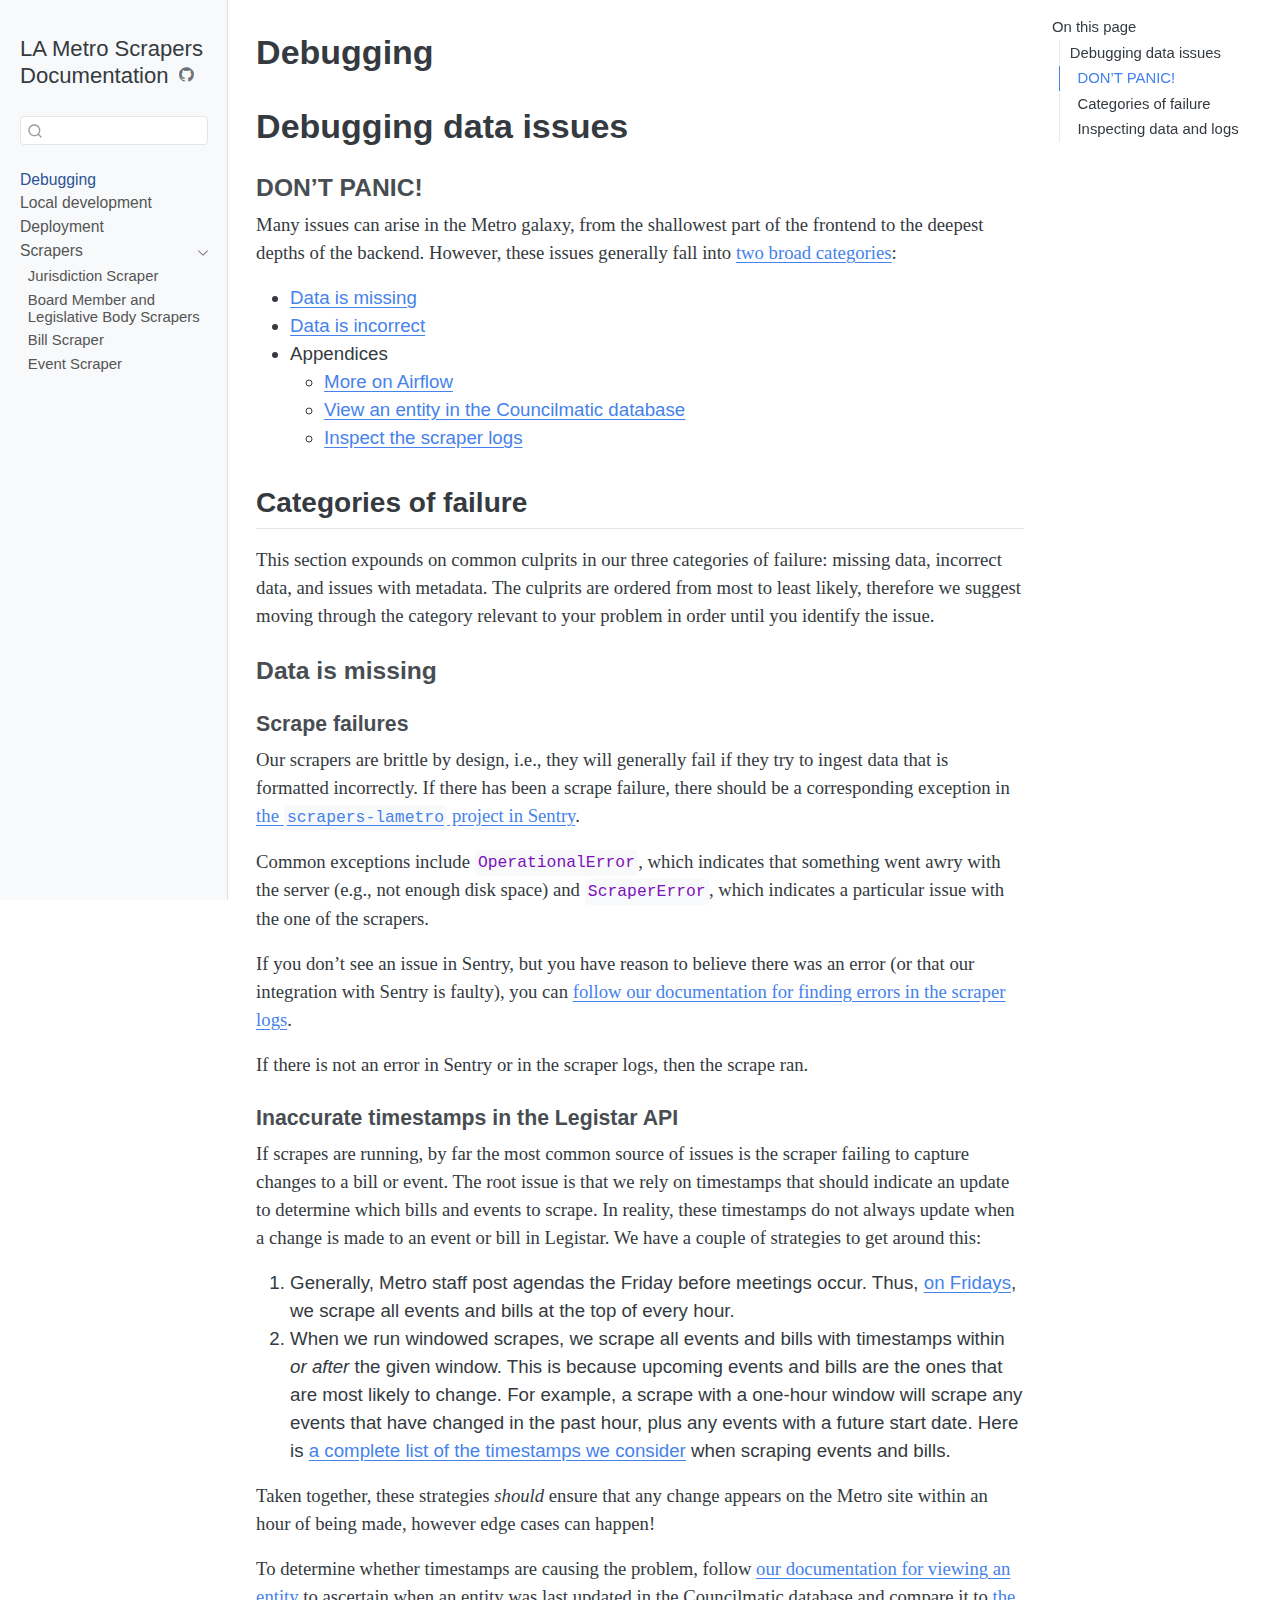
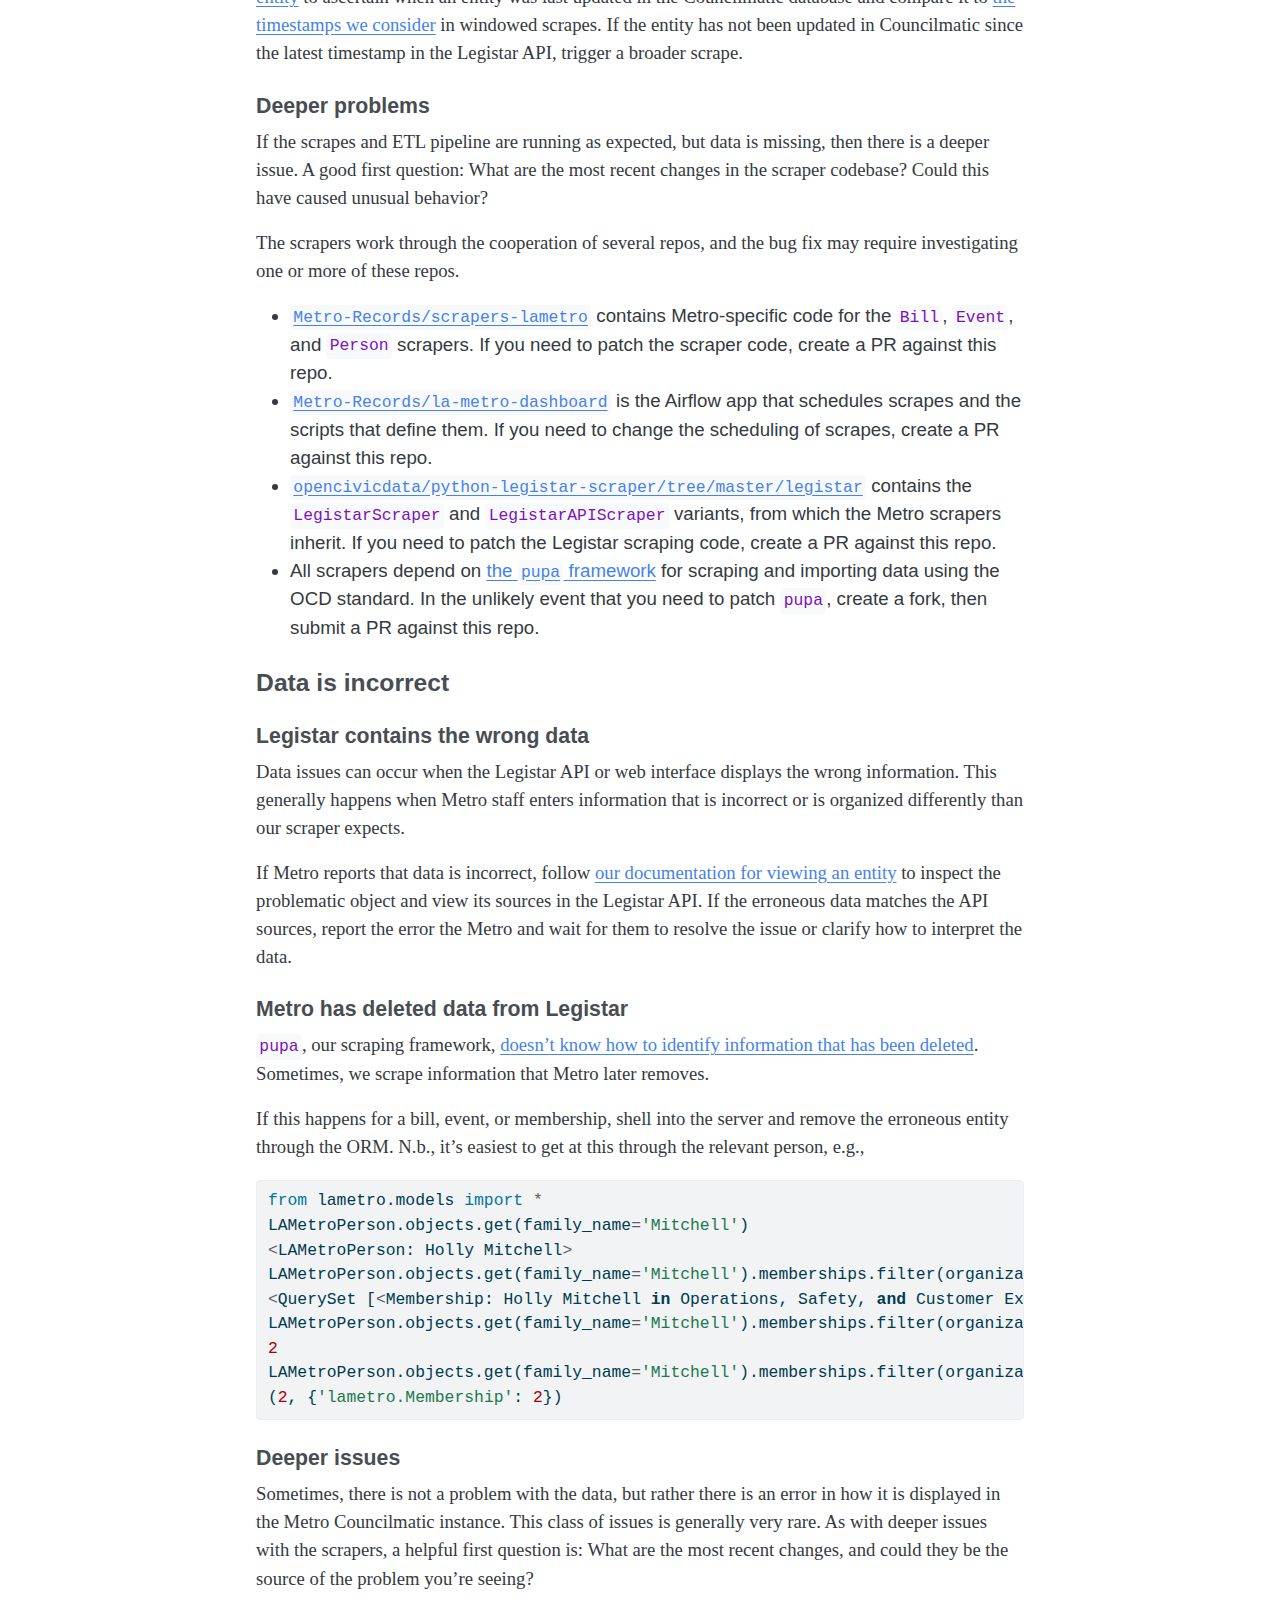
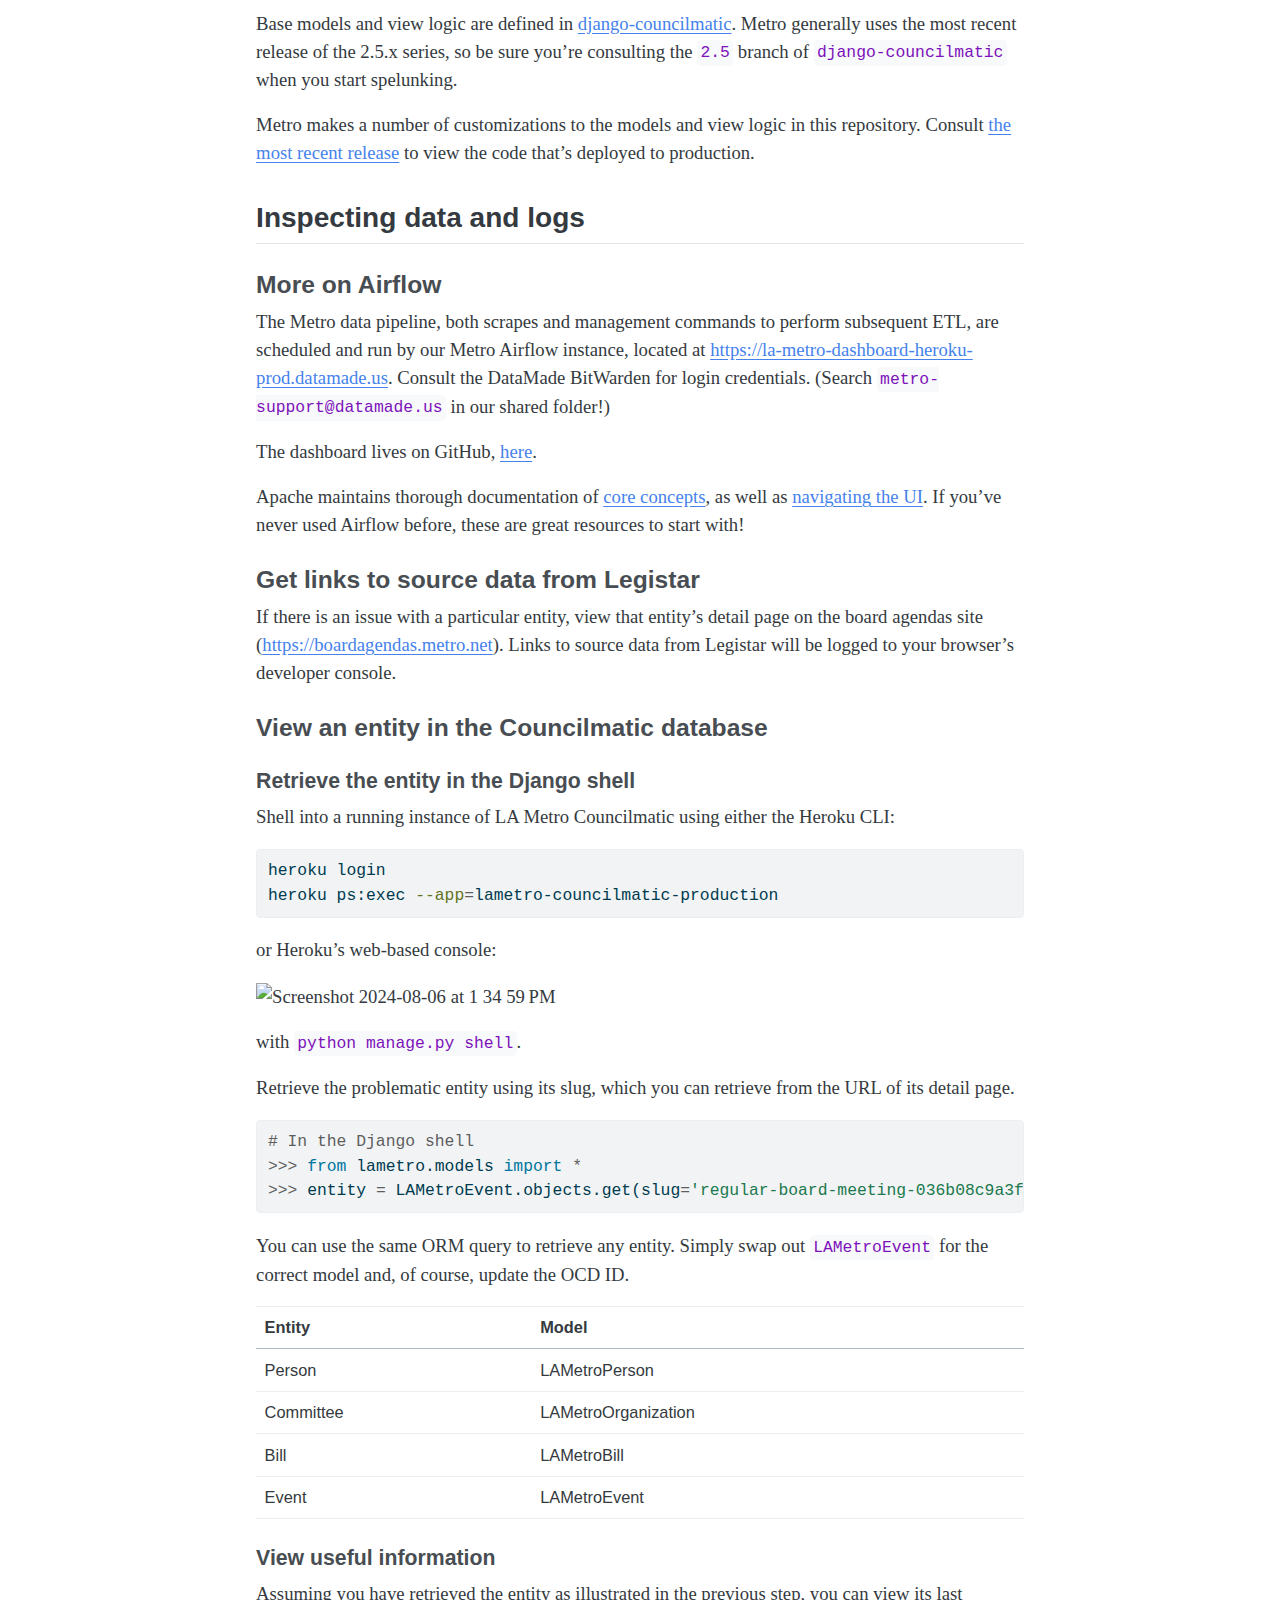
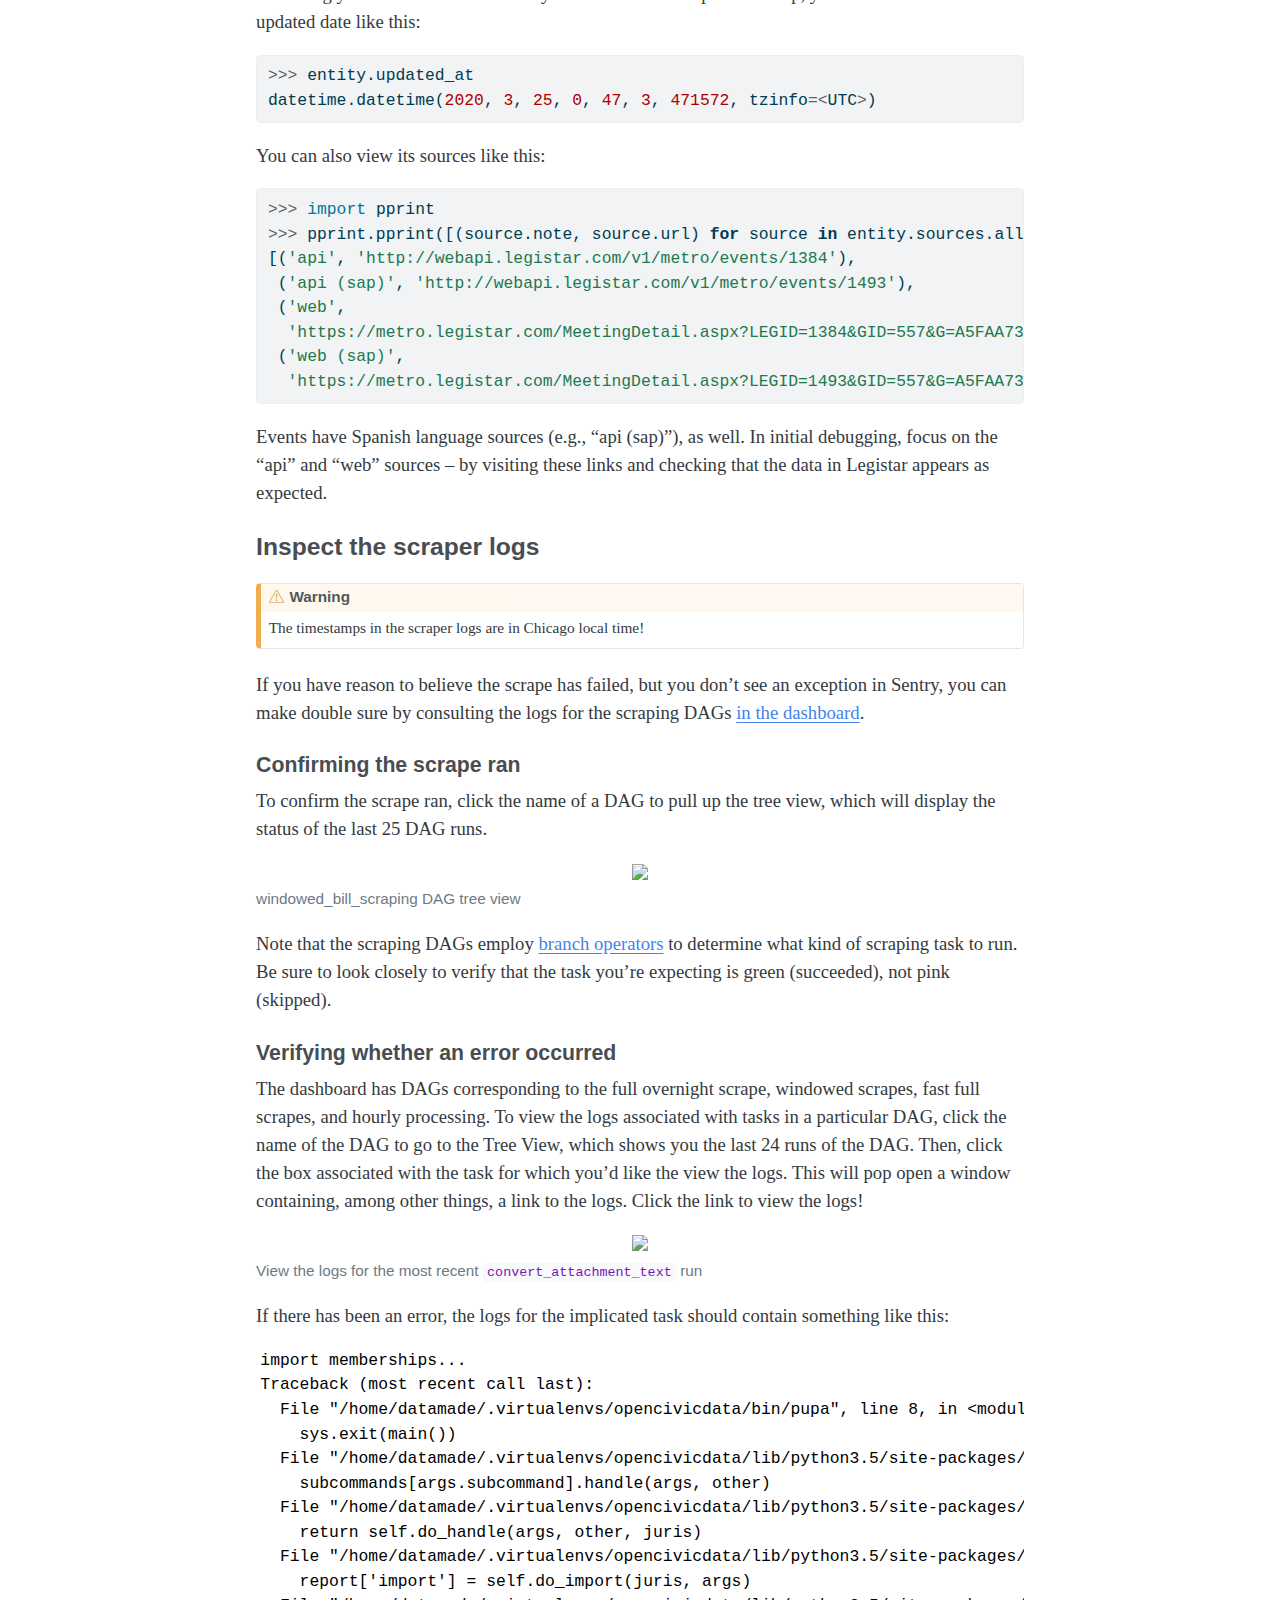
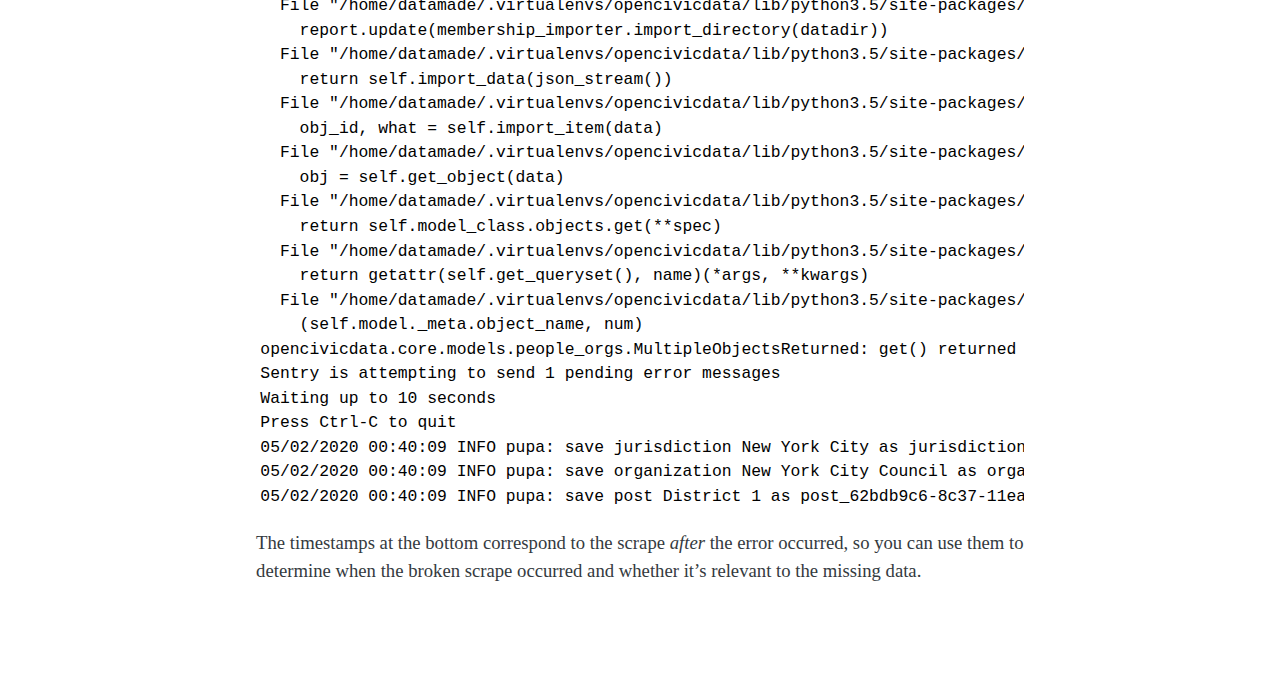
==== commit b975e347: "Built site for gh-pages" ====
--- a/debugging.html
+++ b/debugging.html
@@ -297,7 +297,7 @@
 <h4 class="anchored" data-anchor-id="inaccurate-timestamps-in-the-legistar-api">Inaccurate timestamps in the Legistar API</h4>
 <p>If scrapes are running, by far the most common source of issues is the scraper failing to capture changes to a bill or event. The root issue is that we rely on timestamps that should indicate an update to determine which bills and events to scrape. In reality, these timestamps do not always update when a change is made to an event or bill in Legistar. We have a couple of strategies to get around this:</p>
 <ol type="1">
-<li>During <a href="https://github.com/datamade/la-metro-dashboard/blob/ac416e5e03f6a97fb9b0c6112093c679cefb0d1c/dags/constants.py#L41-L59">the Friday support window</a>, we scrape all events and bills at the top of every hour.</li>
+<li>Generally, Metro staff post agendas the Friday before meetings occur. Thus, <a href="https://github.com/datamade/la-metro-dashboard/blob/ac416e5e03f6a97fb9b0c6112093c679cefb0d1c/dags/constants.py#L41-L59">on Fridays</a>, we scrape all events and bills at the top of every hour.</li>
 <li>When we run windowed scrapes, we scrape all events and bills with timestamps within <em>or after</em> the given window. This is because upcoming events and bills are the ones that are most likely to change. For example, a scrape with a one-hour window will scrape any events that have changed in the past hour, plus any events with a future start date. Here is <a href="https://docs.google.com/document/d/1LjZ61g4s-eiP-aWo4GVoOv27SF7iZ8npLV6Gg9b_BsI/edit?usp=sharing">a complete list of the timestamps we consider</a> when scraping events and bills.</li>
 </ol>
 <p>Taken together, these strategies <em>should</em> ensure that any change appears on the Metro site within an hour of being made, however edge cases can happen!</p>
@@ -319,8 +319,8 @@
 <h3 class="anchored" data-anchor-id="data-is-incorrect">Data is incorrect</h3>
 <section id="legistar-contains-the-wrong-data" class="level4">
 <h4 class="anchored" data-anchor-id="legistar-contains-the-wrong-data">Legistar contains the wrong data</h4>
-<p>Data issues can occur when the Legistar API or web interface displays the wrong information. This generally happens with Metro staff enters information that is incorrect.</p>
-<p>If Metro reports that data is incorrect, follow <a href="#view-an-entity-in-the-councilmatic-database">our documentation for viewing an entity</a> to inspect the problematic object and view its sources in the Legistar API. If the erroneous data matches the API sources, report the error the Metro and wait for them to resolve the issue.</p>
+<p>Data issues can occur when the Legistar API or web interface displays the wrong information. This generally happens when Metro staff enters information that is incorrect or is organized differently than our scraper expects.</p>
+<p>If Metro reports that data is incorrect, follow <a href="#view-an-entity-in-the-councilmatic-database">our documentation for viewing an entity</a> to inspect the problematic object and view its sources in the Legistar API. If the erroneous data matches the API sources, report the error the Metro and wait for them to resolve the issue or clarify how to interpret the data.</p>
 </section>
 <section id="metro-has-deleted-data-from-legistar" class="level4">
 <h4 class="anchored" data-anchor-id="metro-has-deleted-data-from-legistar">Metro has deleted data from Legistar</h4>
@@ -440,7 +440,7 @@
 <figcaption>windowed_bill_scraping DAG tree view</figcaption>
 </figure>
 </div>
-<p>Note that the scraping DAGs employ <a href="https://airflow.apache.org/docs/stable/concepts.html?highlight=branch#branching">branch operators</a> to determine what kind of scraping task to run. Be sure to look closely to verify that the task you’re expecting is green (succeeded), not pink (skipped).</p>
+<p>Note that the scraping DAGs employ <a href="https://airflow.apache.org/docs/apache-airflow/stable/core-concepts/dags.html#concepts-branching">branch operators</a> to determine what kind of scraping task to run. Be sure to look closely to verify that the task you’re expecting is green (succeeded), not pink (skipped).</p>
 </section>
 <section id="verifying-whether-an-error-occurred" class="level4">
 <h4 class="anchored" data-anchor-id="verifying-whether-an-error-occurred">Verifying whether an error occurred</h4>
